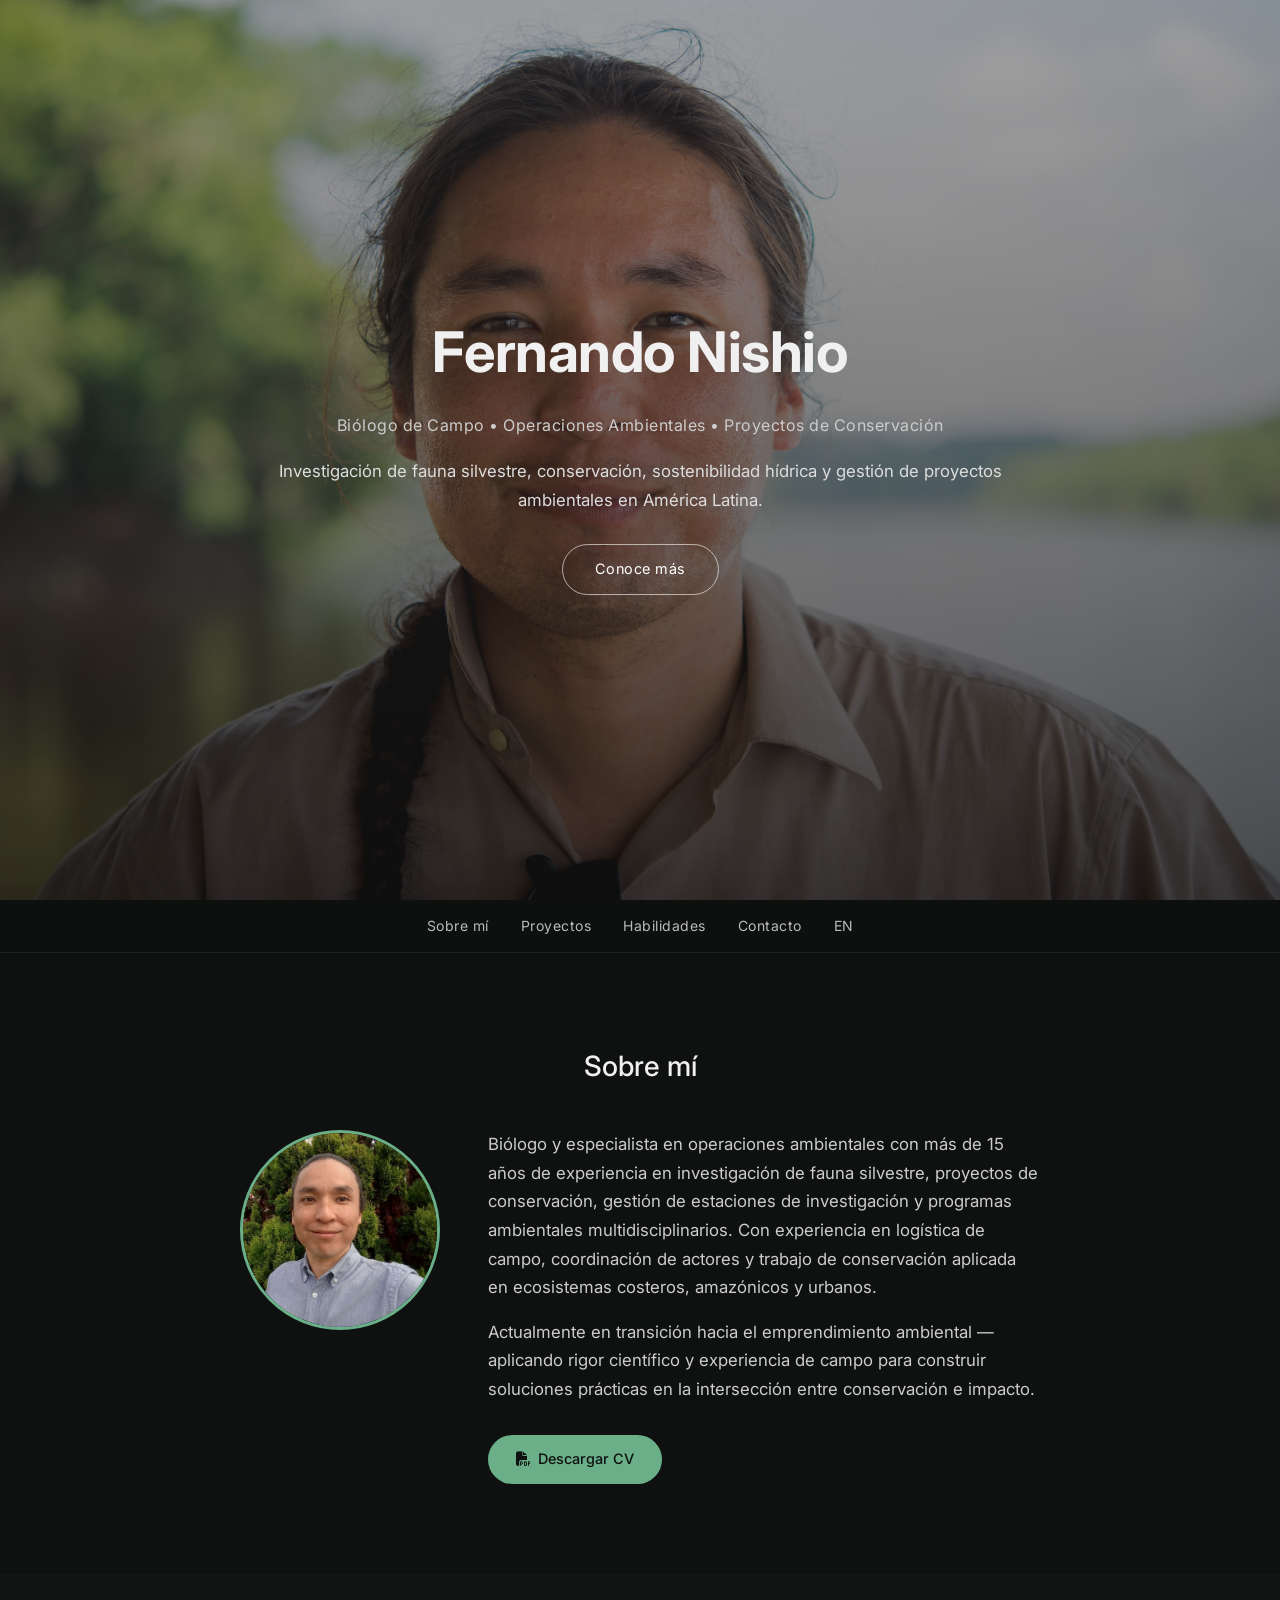
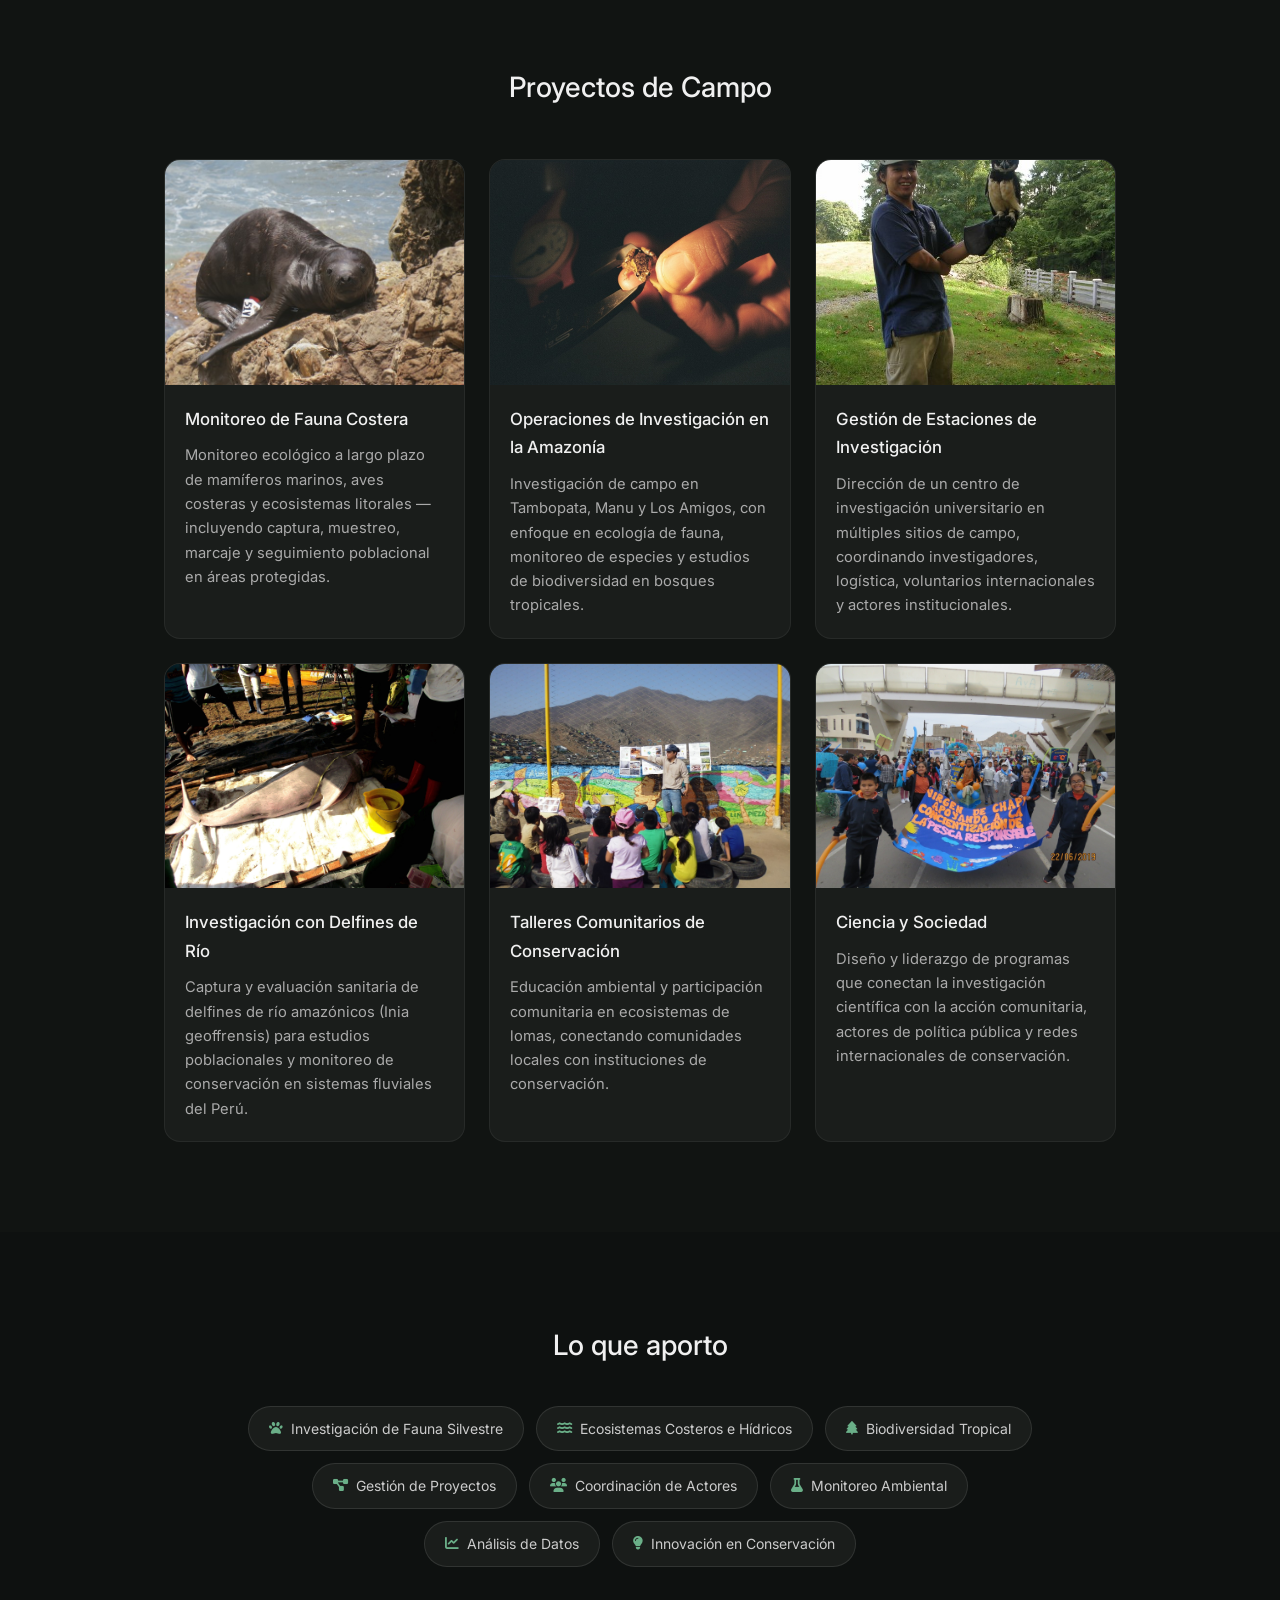
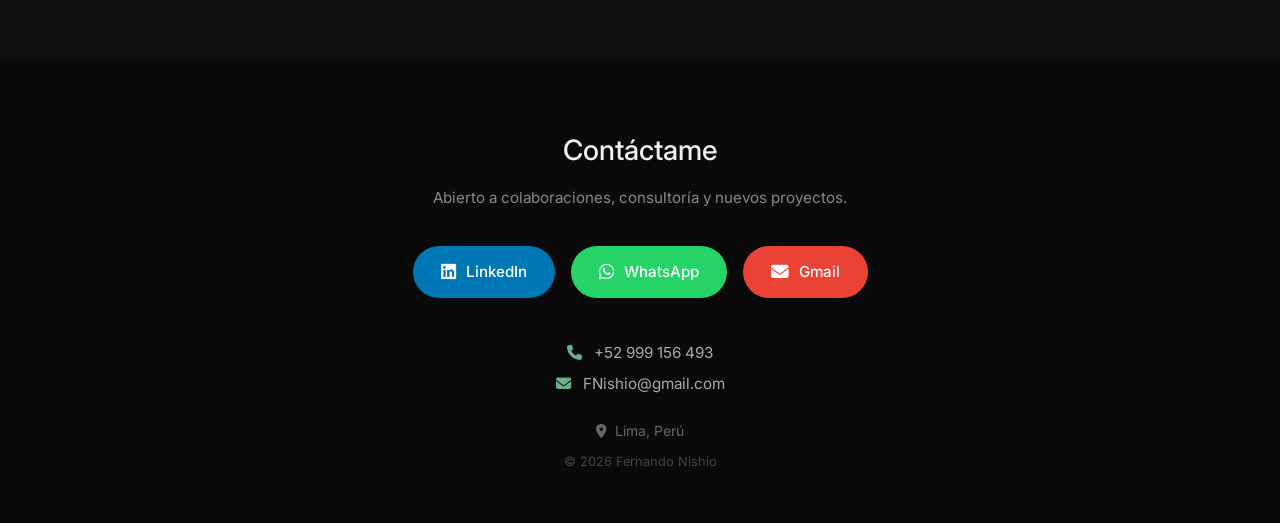
==== index-es.html @ 7c2933af "Add files via upload" ====
<!DOCTYPE html>
<html lang="es">
<head>
  <meta charset="UTF-8" />
  <meta name="viewport" content="width=device-width, initial-scale=1.0" />
  <title>Fernando Nishio | Biólogo de Campo</title>
  <link rel="stylesheet" href="style.css" />
  <link rel="preconnect" href="https://fonts.googleapis.com">
  <link rel="preconnect" href="https://fonts.gstatic.com" crossorigin>
  <link href="https://fonts.googleapis.com/css2?family=Inter:wght@300;400;500;700&display=swap" rel="stylesheet">
  <link rel="stylesheet" href="https://cdnjs.cloudflare.com/ajax/libs/font-awesome/6.5.1/css/all.min.css">
</head>
<body>

<!-- HERO -->
<header class="hero">
  <div class="overlay"></div>
  <img src="assets/Profile-1.jpg" class="hero-image" alt="Fernando Nishio en campo">
  <div class="hero-content">
    <h1>Fernando Nishio</h1>
    <p class="subtitle">Biólogo de Campo &bull; Operaciones Ambientales &bull; Proyectos de Conservación</p>
    <p class="hero-text">
      Investigación de fauna silvestre, conservación, sostenibilidad hídrica y gestión de proyectos ambientales en América Latina.
    </p>
    <a href="#about" class="hero-btn">Conoce más</a>
  </div>
</header>

<!-- NAV -->
<nav class="sticky-nav">
  <a href="#about">Sobre mí</a>
  <a href="#projects">Proyectos</a>
  <a href="#skills">Habilidades</a>
  <a href="#contact">Contacto</a>
  <a href="index.html" class="lang-btn">EN</a>
</nav>

<!-- ABOUT -->
<section class="about" id="about">
  <div class="container">
    <h2>Sobre mí</h2>
    <div class="about-inner">
      <div class="about-photo-wrap">
        <img src="assets/Profile 2.jpg" alt="Fernando Nishio" class="about-photo">
      </div>
      <div class="about-text">
        <p>
          Biólogo y especialista en operaciones ambientales con más de 15 años de experiencia en
          investigación de fauna silvestre, proyectos de conservación, gestión de estaciones de
          investigación y programas ambientales multidisciplinarios. Con experiencia en logística
          de campo, coordinación de actores y trabajo de conservación aplicada en ecosistemas
          costeros, amazónicos y urbanos.
        </p>
        <p style="margin-top: 1rem;">
          Actualmente en transición hacia el emprendimiento ambiental — aplicando rigor científico
          y experiencia de campo para construir soluciones prácticas en la intersección entre
          conservación e impacto.
        </p>
        <a href="assets/Fernando-Nishio-2026-L.pdf" download class="cv-btn">
          <i class="fas fa-file-pdf"></i> Descargar CV
        </a>
      </div>
    </div>
  </div>
</section>

<!-- PROJECTS -->
<section class="projects" id="projects">
  <div class="container">
    <h2>Proyectos de Campo</h2>
    <div class="grid">

      <div class="card">
        <div class="card-img-wrap">
          <img src="assets/Lobito-marcado-Archivo.jpg" alt="Mamífero marino marcado en la costa peruana">
        </div>
        <div class="card-body">
          <h3>Monitoreo de Fauna Costera</h3>
          <p>Monitoreo ecológico a largo plazo de mamíferos marinos, aves costeras y ecosistemas
          litorales — incluyendo captura, muestreo, marcaje y seguimiento poblacional en áreas protegidas.</p>
        </div>
      </div>

      <div class="card">
        <div class="card-img-wrap">
          <img src="assets/FNishio-enhance-Frog-manu.jpg" alt="Especie de rana en el Parque Nacional Manu">
        </div>
        <div class="card-body">
          <h3>Operaciones de Investigación en la Amazonía</h3>
          <p>Investigación de campo en Tambopata, Manu y Los Amigos, con enfoque en ecología
          de fauna, monitoreo de especies y estudios de biodiversidad en bosques tropicales.</p>
        </div>
      </div>

      <div class="card">
        <div class="card-img-wrap">
          <img src="assets/coba-and-me.jpg" alt="En la estación de investigación">
        </div>
        <div class="card-body">
          <h3>Gestión de Estaciones de Investigación</h3>
          <p>Dirección de un centro de investigación universitario en múltiples sitios de campo,
          coordinando investigadores, logística, voluntarios internacionales y actores institucionales.</p>
        </div>
      </div>

      <div class="card">
        <div class="card-img-wrap">
          <img src="assets/Inia-Captura-FNishio.jpg" alt="Captura de delfín de río amazónico para investigación">
        </div>
        <div class="card-body">
          <h3>Investigación con Delfines de Río</h3>
          <p>Captura y evaluación sanitaria de delfines de río amazónicos (Inia geoffrensis) para
          estudios poblacionales y monitoreo de conservación en sistemas fluviales del Perú.</p>
        </div>
      </div>

      <div class="card">
        <div class="card-img-wrap">
          <img src="assets/Talleres-en-las-lomas-FNISHIO.jpg" alt="Talleres comunitarios en ecosistemas de lomas">
        </div>
        <div class="card-body">
          <h3>Talleres Comunitarios de Conservación</h3>
          <p>Educación ambiental y participación comunitaria en ecosistemas de lomas, conectando
          comunidades locales con instituciones de conservación.</p>
        </div>
      </div>

      <div class="card">
        <div class="card-img-wrap">
          <img src="assets/Construyendo-puentes-FNISHIO.jpg" alt="Construyendo puentes entre ciencia y comunidad">
        </div>
        <div class="card-body">
          <h3>Ciencia y Sociedad</h3>
          <p>Diseño y liderazgo de programas que conectan la investigación científica con la acción
          comunitaria, actores de política pública y redes internacionales de conservación.</p>
        </div>
      </div>

    </div>
  </div>
</section>

<!-- SKILLS -->
<section class="skills-section" id="skills">
  <div class="container">
    <h2>Lo que aporto</h2>
    <div class="skills-grid">
      <div class="skill-pill"><i class="fas fa-paw"></i> Investigación de Fauna Silvestre</div>
      <div class="skill-pill"><i class="fas fa-water"></i> Ecosistemas Costeros e Hídricos</div>
      <div class="skill-pill"><i class="fas fa-tree"></i> Biodiversidad Tropical</div>
      <div class="skill-pill"><i class="fas fa-project-diagram"></i> Gestión de Proyectos</div>
      <div class="skill-pill"><i class="fas fa-users"></i> Coordinación de Actores</div>
      <div class="skill-pill"><i class="fas fa-flask"></i> Monitoreo Ambiental</div>
      <div class="skill-pill"><i class="fas fa-chart-line"></i> Análisis de Datos</div>
      <div class="skill-pill"><i class="fas fa-lightbulb"></i> Innovación en Conservación</div>
    </div>
  </div>
</section>

<!-- CONTACT -->
<footer id="contact">
  <div class="container">
    <h2>Contáctame</h2>
    <p class="footer-sub">Abierto a colaboraciones, consultoría y nuevos proyectos.</p>

    <div class="contact-buttons">

      <a href="https://www.linkedin.com/in/fnishio" target="_blank" class="contact-btn linkedin">
        <i class="fab fa-linkedin"></i>
        <span>LinkedIn</span>
      </a>

      <a href="https://wa.me/52999156493" target="_blank" class="contact-btn whatsapp">
        <i class="fab fa-whatsapp"></i>
        <span>WhatsApp</span>
      </a>

      <a href="https://mail.google.com/mail/?view=cm&to=FNishio@gmail.com&su=Hola%20Fernando" target="_blank" class="contact-btn gmail">
        <i class="fas fa-envelope"></i>
        <span>Gmail</span>
      </a>

    </div>

    <div class="footer-contact-info">
      <p><i class="fas fa-phone"></i> +52 999 156 493</p>
      <p><i class="fas fa-envelope"></i> FNishio@gmail.com</p>
    </div>

    <p class="footer-location"><i class="fas fa-map-marker-alt"></i> Lima, Perú</p>
    <p class="footer-copy">&copy; 2026 Fernando Nishio</p>
  </div>
</footer>

</body>
</html>
---- style.css ----
/* === RESET & BASE === */
* {
  margin: 0;
  padding: 0;
  box-sizing: border-box;
}

body {
  font-family: "Inter", sans-serif;
  background: #0e1110;
  color: #f0f0f0;
  line-height: 1.7;
}

/* === CONTAINER === */
.container {
  max-width: 1000px;
  margin: 0 auto;
  padding: 0 24px;
}

/* === HERO === */
.hero {
  position: relative;
  height: 100vh;
  min-height: 500px;
}

.hero-image {
  width: 100%;
  height: 100%;
  object-fit: cover;
  object-position: center top;
  display: block;
}

.overlay {
  position: absolute;
  inset: 0;
  background: linear-gradient(to bottom, rgba(0,0,0,0.35) 0%, rgba(0,0,0,0.65) 100%);
  z-index: 1;
}

.hero-content {
  position: absolute;
  top: 50%;
  left: 50%;
  transform: translate(-50%, -50%);
  text-align: center;
  width: 90%;
  max-width: 750px;
  z-index: 2;
}

.hero h1 {
  font-size: clamp(2rem, 6vw, 3.5rem);
  font-weight: 700;
  letter-spacing: -0.5px;
}

.subtitle {
  margin-top: 12px;
  color: #ccc;
  font-size: clamp(0.9rem, 2vw, 1rem);
  letter-spacing: 0.5px;
}

.hero-text {
  margin-top: 18px;
  color: #ddd;
  font-size: clamp(0.95rem, 2vw, 1.05rem);
}

.hero-btn {
  display: inline-block;
  margin-top: 30px;
  padding: 12px 32px;
  border: 1.5px solid rgba(255,255,255,0.6);
  border-radius: 50px;
  color: #fff;
  text-decoration: none;
  font-size: 0.9rem;
  letter-spacing: 0.5px;
  transition: background 0.2s, border-color 0.2s;
}

.hero-btn:hover {
  background: rgba(255,255,255,0.15);
  border-color: #fff;
}

/* === STICKY NAV === */
.sticky-nav {
  position: sticky;
  top: 0;
  z-index: 100;
  background: rgba(14, 17, 16, 0.92);
  backdrop-filter: blur(8px);
  -webkit-backdrop-filter: blur(8px);
  display: flex;
  justify-content: center;
  gap: 32px;
  padding: 14px 20px;
  border-bottom: 1px solid rgba(255,255,255,0.07);
}

.sticky-nav a {
  color: #bbb;
  text-decoration: none;
  font-size: 0.875rem;
  letter-spacing: 0.5px;
  transition: color 0.2s;
}

.sticky-nav a:hover {
  color: #fff;
}

/* === ABOUT === */
.about {
  padding: 90px 20px;
}

.about h2 {
  font-size: 1.75rem;
  margin-bottom: 40px;
  font-weight: 500;
  text-align: center;
}

.about-inner {
  display: flex;
  align-items: flex-start;
  gap: 48px;
  max-width: 800px;
  margin: 0 auto;
}

.about-photo-wrap {
  flex-shrink: 0;
}

.about-photo {
  width: 200px;
  height: 200px;
  border-radius: 50%;
  object-fit: cover;
  object-position: center top;
  border: 3px solid #6aaf88;
}

.about-text {
  text-align: left;
}

.about-text p {
  color: #ccc;
  font-size: 1.05rem;
}


.cv-btn {
  display: inline-flex;
  align-items: center;
  gap: 8px;
  margin-top: 32px;
  padding: 12px 28px;
  background: #6aaf88;
  color: #0e1110;
  border-radius: 50px;
  text-decoration: none;
  font-size: 0.9rem;
  font-weight: 500;
  transition: background 0.2s, transform 0.2s;
}

.cv-btn:hover {
  background: #7fc99f;
  transform: translateY(-2px);
}

/* === PROJECTS === */
.projects {
  padding: 90px 20px;
  background: #111412;
}

.projects h2 {
  text-align: center;
  font-size: 1.75rem;
  font-weight: 500;
  margin-bottom: 48px;
}

.grid {
  display: grid;
  grid-template-columns: repeat(auto-fit, minmax(280px, 1fr));
  gap: 24px;
}

.card {
  background: #1a1d1b;
  border-radius: 16px;
  overflow: hidden;
  border: 1px solid rgba(255,255,255,0.06);
  transition: transform 0.2s, border-color 0.2s;
}

.card:hover {
  transform: translateY(-4px);
  border-color: rgba(255,255,255,0.14);
}

.card-img-wrap {
  width: 100%;
  aspect-ratio: 4/3;
  overflow: hidden;
}

.card-img-wrap img {
  width: 100%;
  height: 100%;
  object-fit: cover;
  display: block;
  transition: transform 0.4s;
}

.card:hover .card-img-wrap img {
  transform: scale(1.04);
}

.card-body {
  padding: 20px;
}

.card-body h3 {
  margin-bottom: 10px;
  font-size: 1.05rem;
  font-weight: 500;
}

.card-body p {
  color: #aaa;
  font-size: 0.92rem;
  line-height: 1.65;
}

/* === SKILLS === */
.skills-section {
  padding: 90px 20px;
  text-align: center;
}

.skills-section h2 {
  font-size: 1.75rem;
  font-weight: 500;
  margin-bottom: 36px;
}

.skills-grid {
  display: flex;
  flex-wrap: wrap;
  gap: 12px;
  justify-content: center;
  max-width: 800px;
  margin: 0 auto;
}

.skill-pill {
  background: #1a1d1b;
  border: 1px solid rgba(255,255,255,0.1);
  border-radius: 50px;
  padding: 10px 20px;
  font-size: 0.875rem;
  color: #ccc;
  display: flex;
  align-items: center;
  gap: 8px;
}

.skill-pill i {
  color: #6aaf88;
  font-size: 0.85rem;
}

/* === FOOTER / CONTACT === */
footer {
  text-align: center;
  padding: 70px 20px 50px;
  background: #090a09;
}

footer h2 {
  font-size: 1.75rem;
  font-weight: 500;
  margin-bottom: 10px;
}

.footer-sub {
  color: #888;
  font-size: 0.95rem;
  margin-bottom: 36px;
}

/* Contact buttons */
.contact-buttons {
  display: flex;
  justify-content: center;
  flex-wrap: wrap;
  gap: 16px;
  margin-bottom: 40px;
}

.contact-btn {
  display: inline-flex;
  align-items: center;
  gap: 10px;
  padding: 13px 28px;
  border-radius: 50px;
  text-decoration: none;
  font-size: 0.95rem;
  font-weight: 500;
  transition: transform 0.2s, opacity 0.2s;
}

.contact-btn:hover {
  transform: translateY(-2px);
  opacity: 0.88;
}

.contact-btn i {
  font-size: 1.1rem;
}

.contact-btn.linkedin {
  background: #0077b5;
  color: #fff;
}

.contact-btn.whatsapp {
  background: #25d366;
  color: #fff;
}

.contact-btn.gmail {
  background: #ea4335;
  color: #fff;
}

.footer-location {
  color: #666;
  font-size: 0.875rem;
  margin-bottom: 8px;
}

.footer-location i {
  margin-right: 4px;
}

.footer-copy {
  color: #444;
  font-size: 0.8rem;
}

.footer-contact-info {
  margin-bottom: 20px;
  color: #aaa;
  font-size: 0.95rem;
  line-height: 2;
}

.footer-contact-info i {
  color: #6aaf88;
  margin-right: 8px;
}

/* === RESPONSIVE === */
@media (max-width: 600px) {
  .sticky-nav {
    gap: 18px;
  }
  .grid {
    grid-template-columns: 1fr;
  }
  .contact-buttons {
    flex-direction: column;
    align-items: center;
  }
  .about-inner {
    flex-direction: column;
    text-align: center;
  }
  .about-text {
    text-align: center;
  }
/* === LANGUAGE BUTTON === */
.lang-btn {
  background: #6aaf88;
  color: #0e1110 !important;
  padding: 4px 12px;
  border-radius: 50px;
  font-weight: 500;
  font-size: 0.8rem;
  letter-spacing: 0.5px;
  transition: background 0.2s;
}

.lang-btn:hover {
  background: #7fc99f;
}
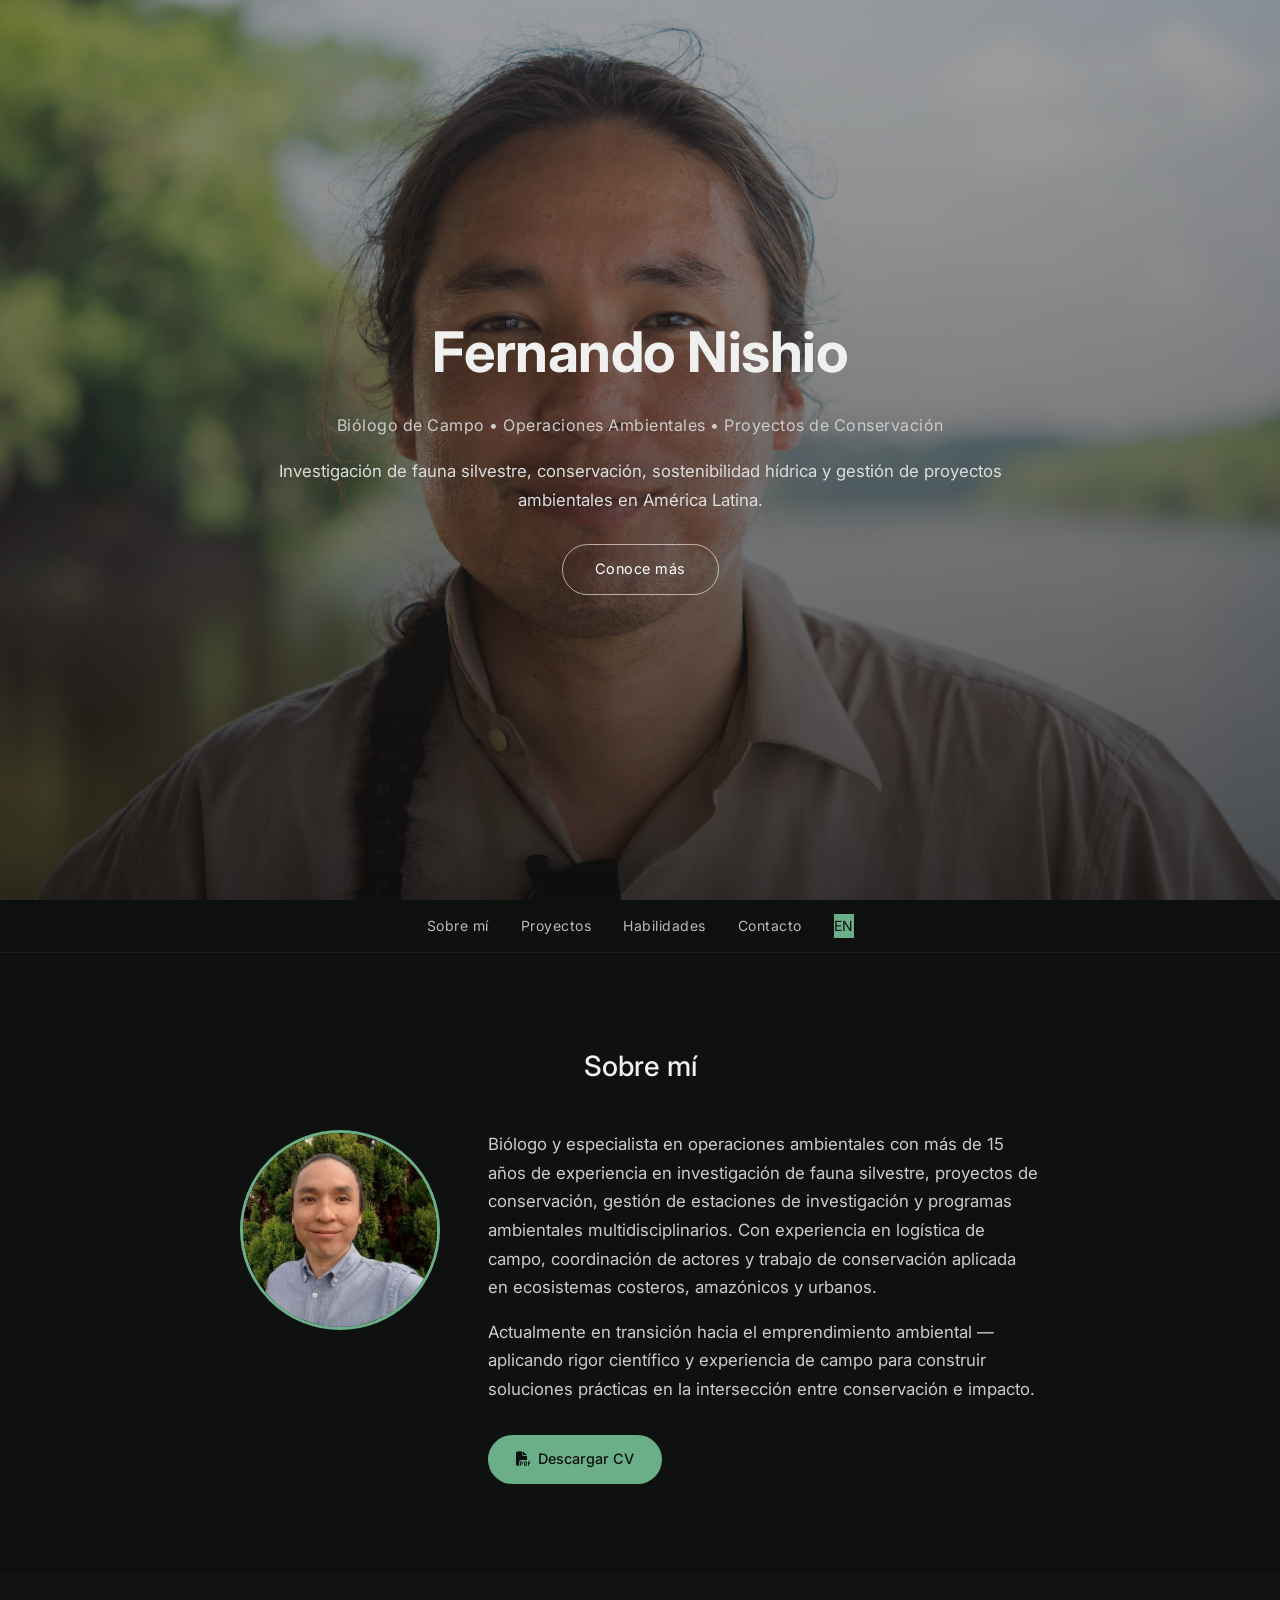
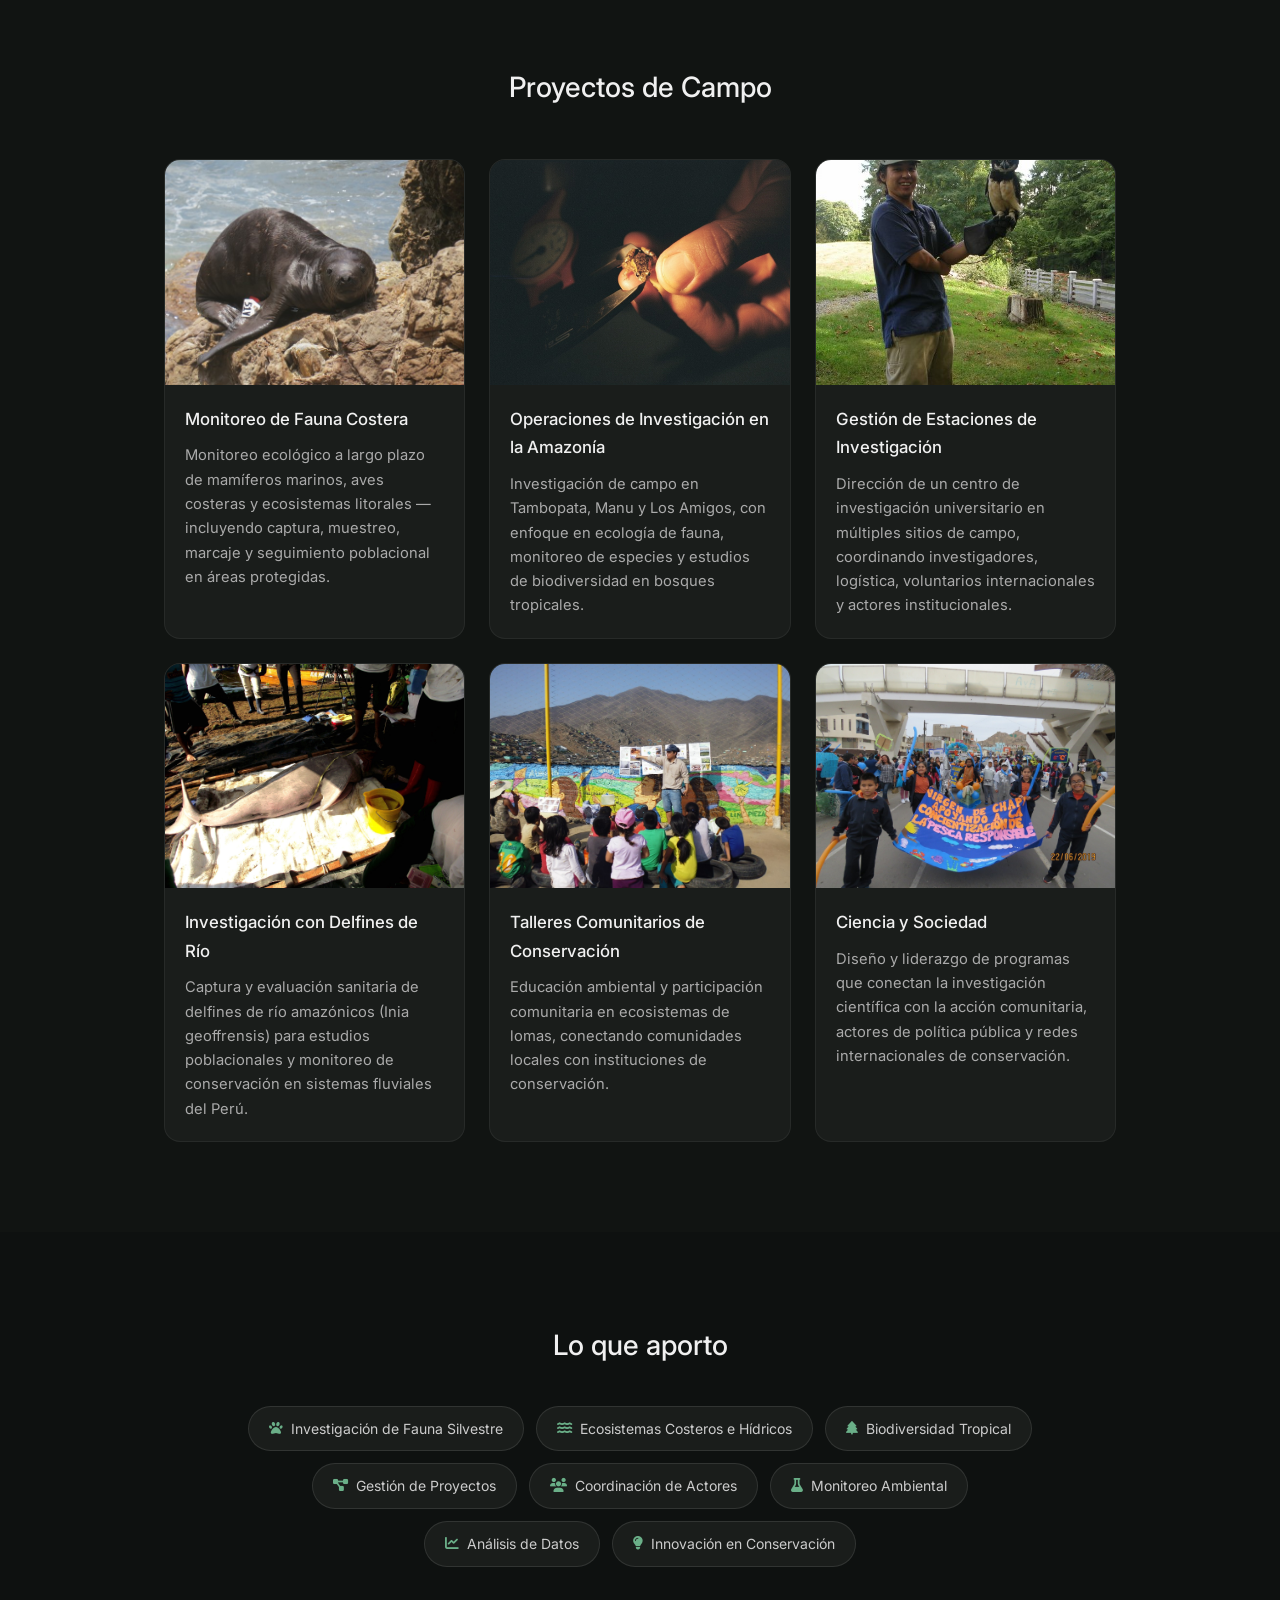
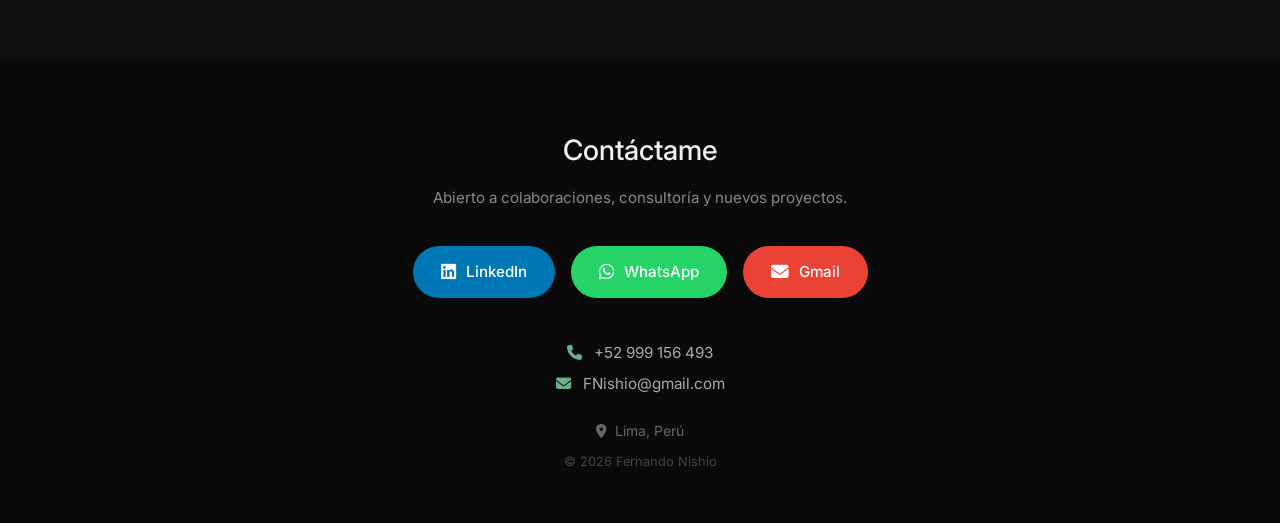
==== commit a668f145: "Update index-es.html" ====
--- a/index-es.html
+++ b/index-es.html
@@ -56,7 +56,7 @@
           y experiencia de campo para construir soluciones prácticas en la intersección entre
           conservación e impacto.
         </p>
-        <a href="assets/Fernando-Nishio-2026-L.pdf" download class="cv-btn">
+       <a href="assets/Fernando-Nishio-2026-ES.pdf" download class="cv-btn">
           <i class="fas fa-file-pdf"></i> Descargar CV
         </a>
       </div>
--- a/style.css
+++ b/style.css
@@ -99,6 +99,7 @@
   -webkit-backdrop-filter: blur(8px);
   display: flex;
   justify-content: center;
+  align-items: center;
   gap: 32px;
   padding: 14px 20px;
   border-bottom: 1px solid rgba(255,255,255,0.07);
@@ -110,6 +111,19 @@
   font-size: 0.875rem;
   letter-spacing: 0.5px;
   transition: color 0.2s;
+}
+
+.sticky-nav a:hover {
+  color: #fff;
+}
+
+.sticky-nav a.lang-btn {
+  color: #0e1110 !important;
+  background: #6aaf88 !important;
+}
+
+.sticky-nav a.lang-btn:hover {
+  color: #0e1110;
 }
 
 .sticky-nav a:hover {
@@ -393,18 +407,28 @@
   .about-text {
     text-align: center;
   }
+
 /* === LANGUAGE BUTTON === */
 .lang-btn {
   background: #6aaf88;
   color: #0e1110 !important;
-  padding: 4px 12px;
-  border-radius: 50px;
-  font-weight: 500;
+  width: 36px;
+  height: 36px;
+  min-width: 36px;
+  min-height: 36px;
+  border-radius: 50%;
+  font-weight: 700;
   font-size: 0.8rem;
   letter-spacing: 0.5px;
+  display: inline-flex;
+  align-items: center;
+  justify-content: center;
   transition: background 0.2s;
+  text-decoration: none;
+  line-height: 1;
 }
 
 .lang-btn:hover {
   background: #7fc99f;
 }
+  
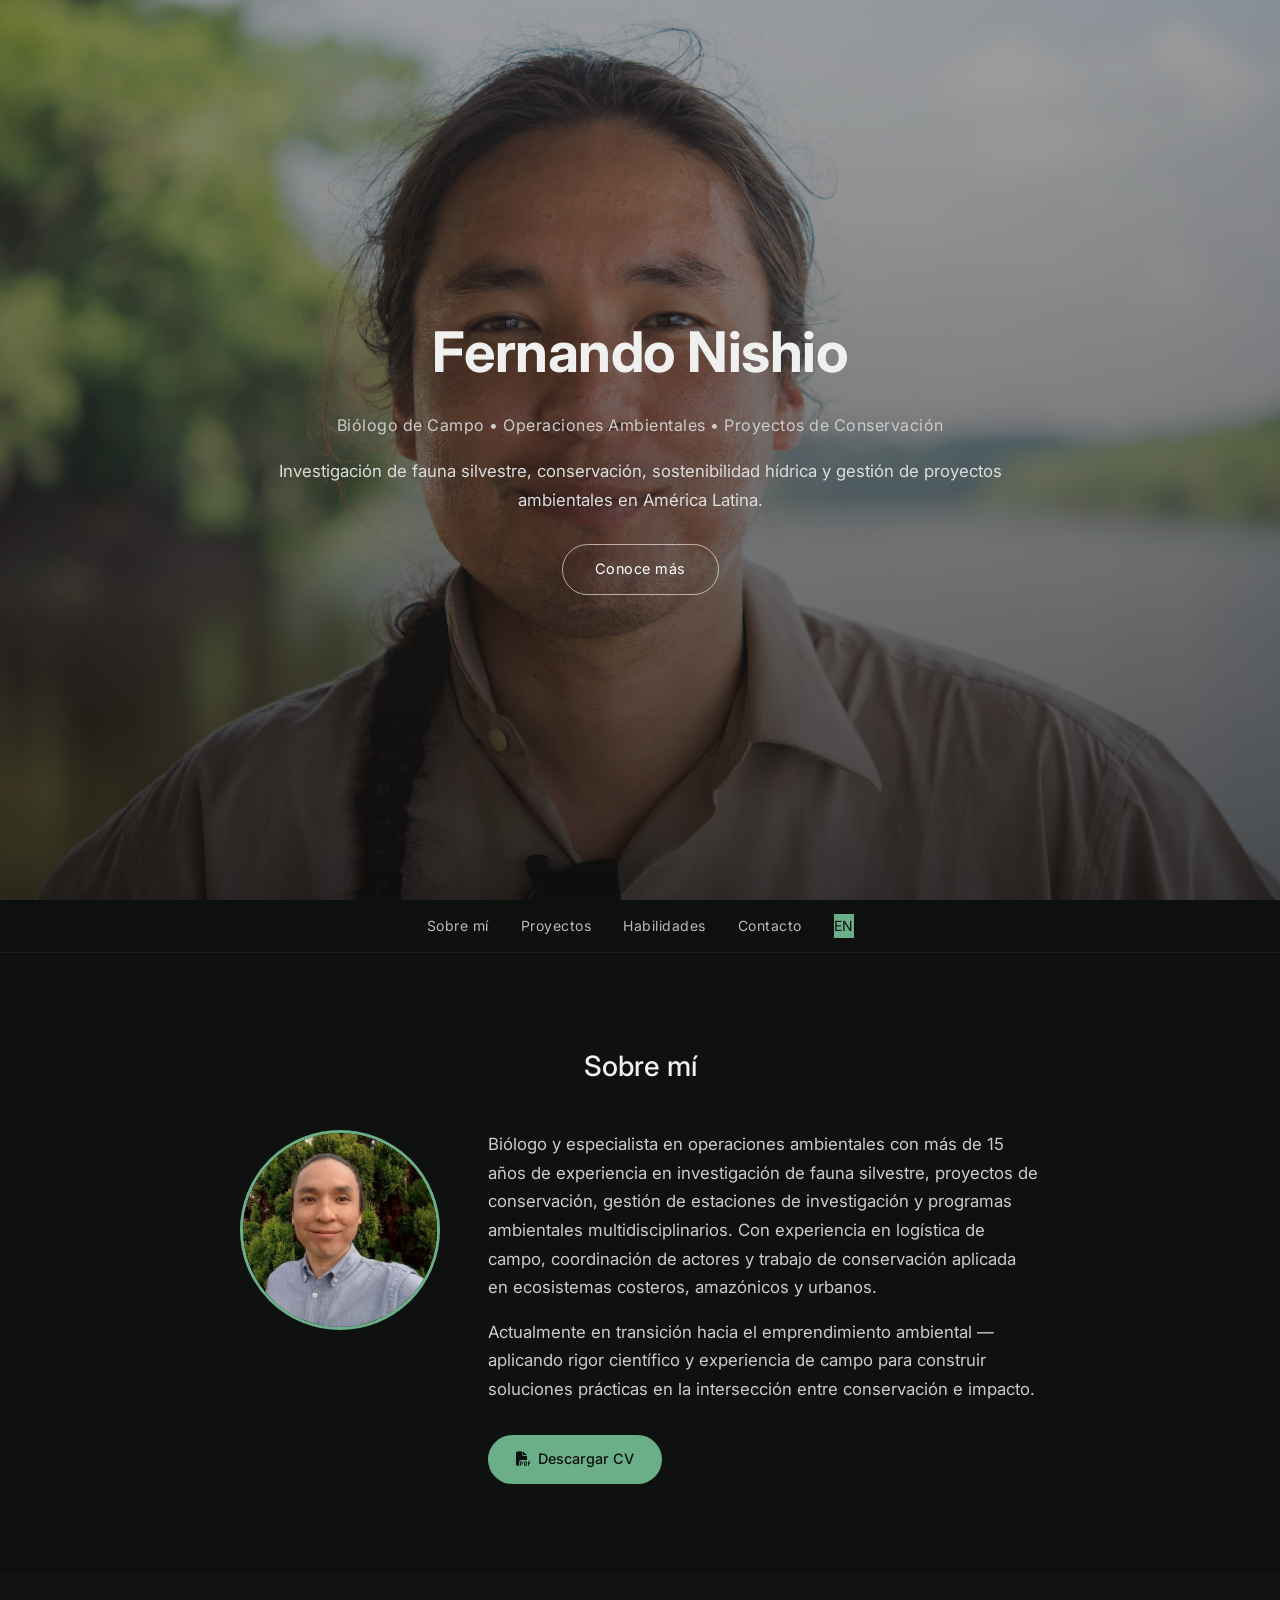
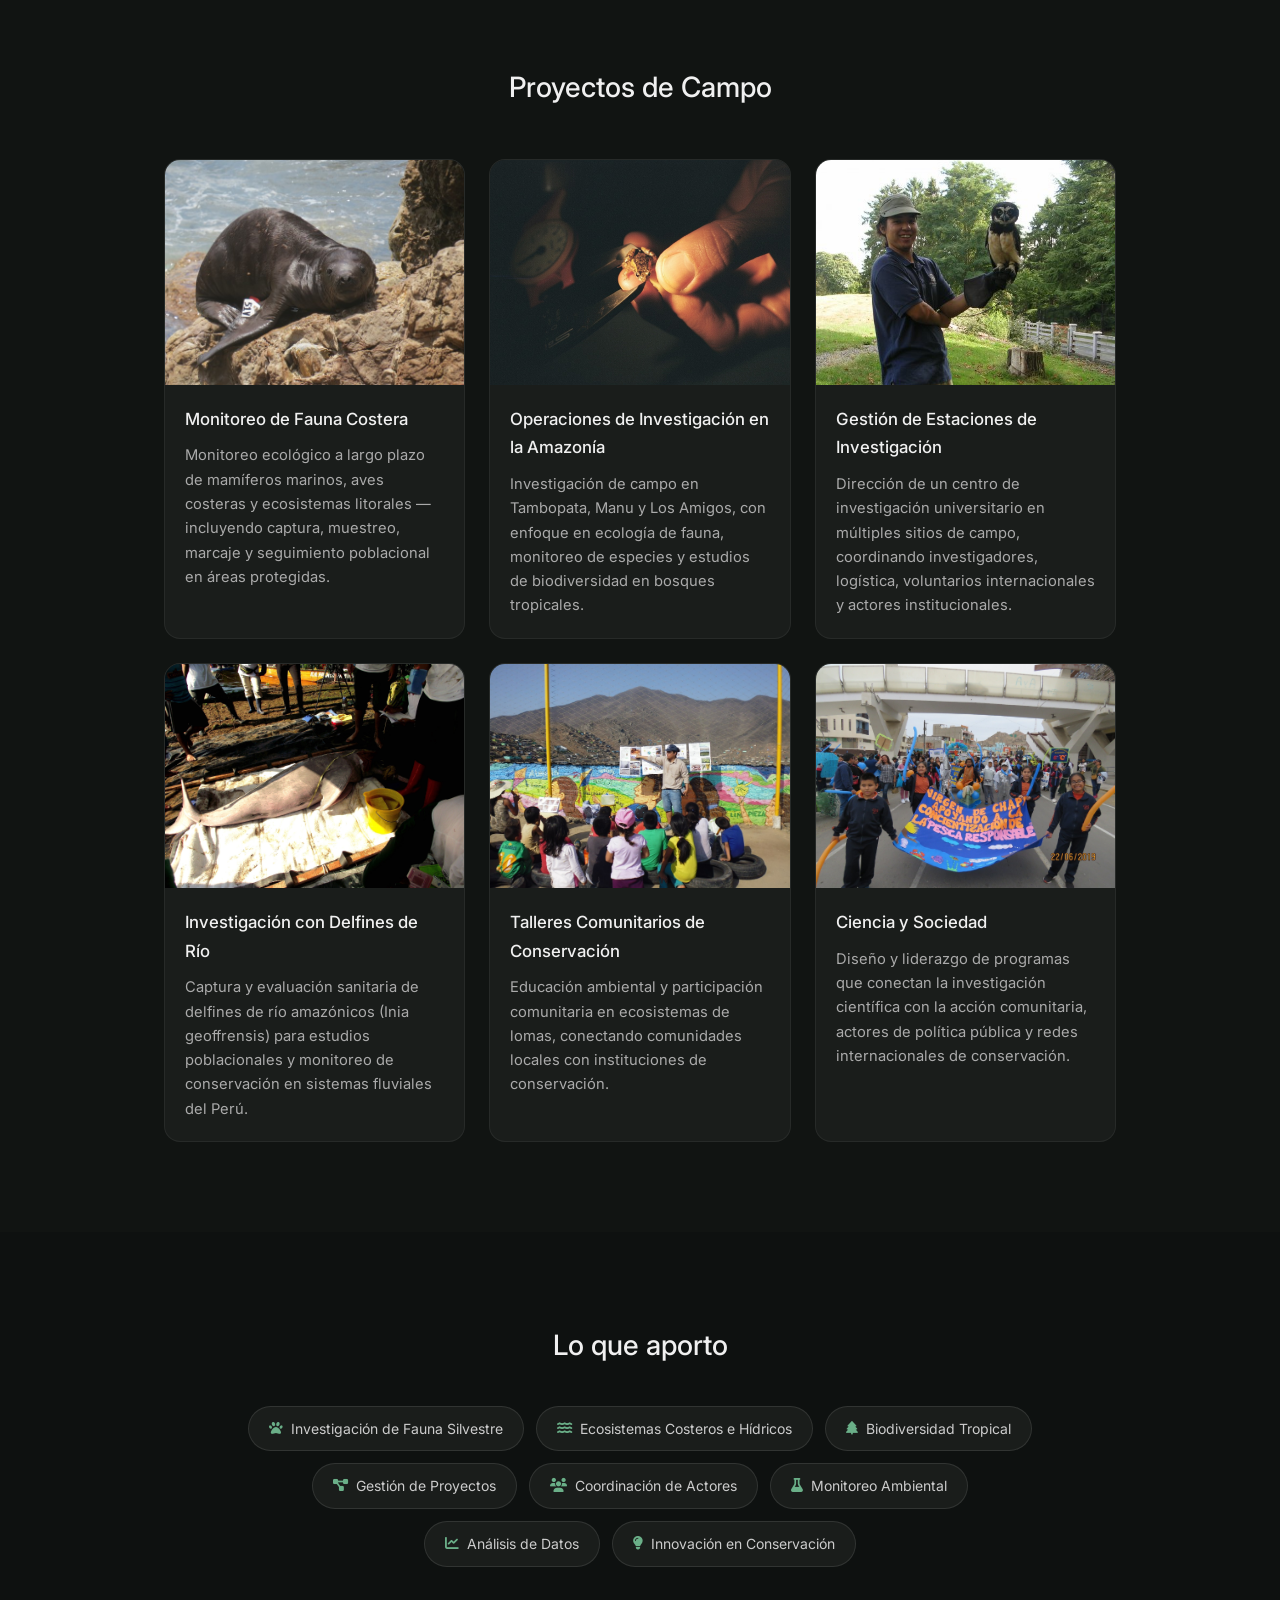
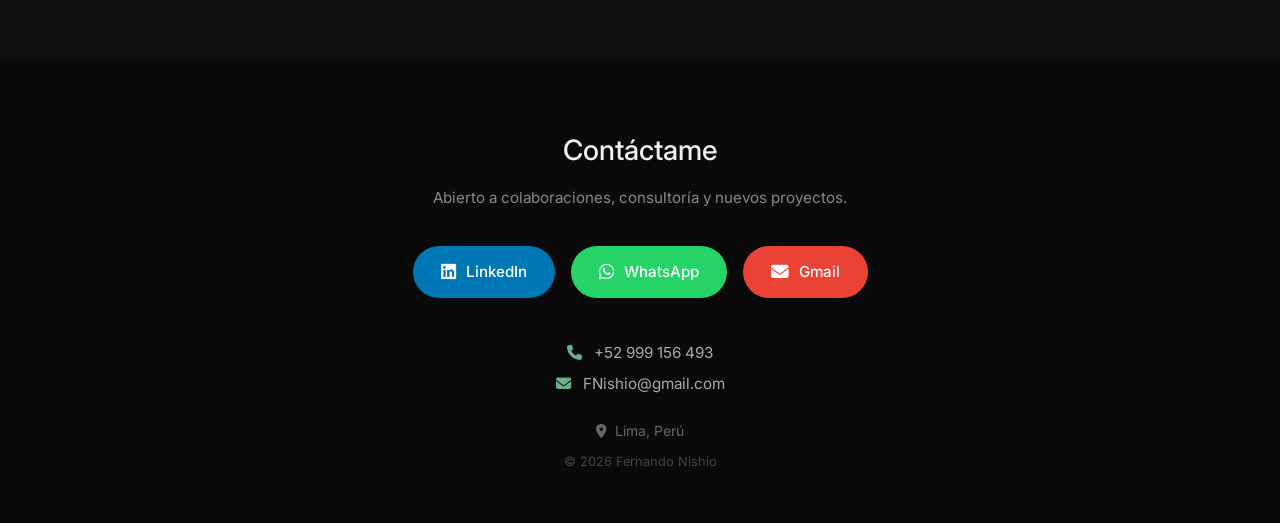
==== commit 13bd6424: "Update index-es.html" ====
--- a/index-es.html
+++ b/index-es.html
@@ -94,7 +94,7 @@
 
       <div class="card">
         <div class="card-img-wrap">
-          <img src="assets/coba-and-me.jpg" alt="En la estación de investigación">
+          <img src="assets/coba-and-me.jpg" alt="En la estación de investigación" style="object-fit: cover; object-position: center 20%;">
         </div>
         <div class="card-body">
           <h3>Gestión de Estaciones de Investigación</h3>
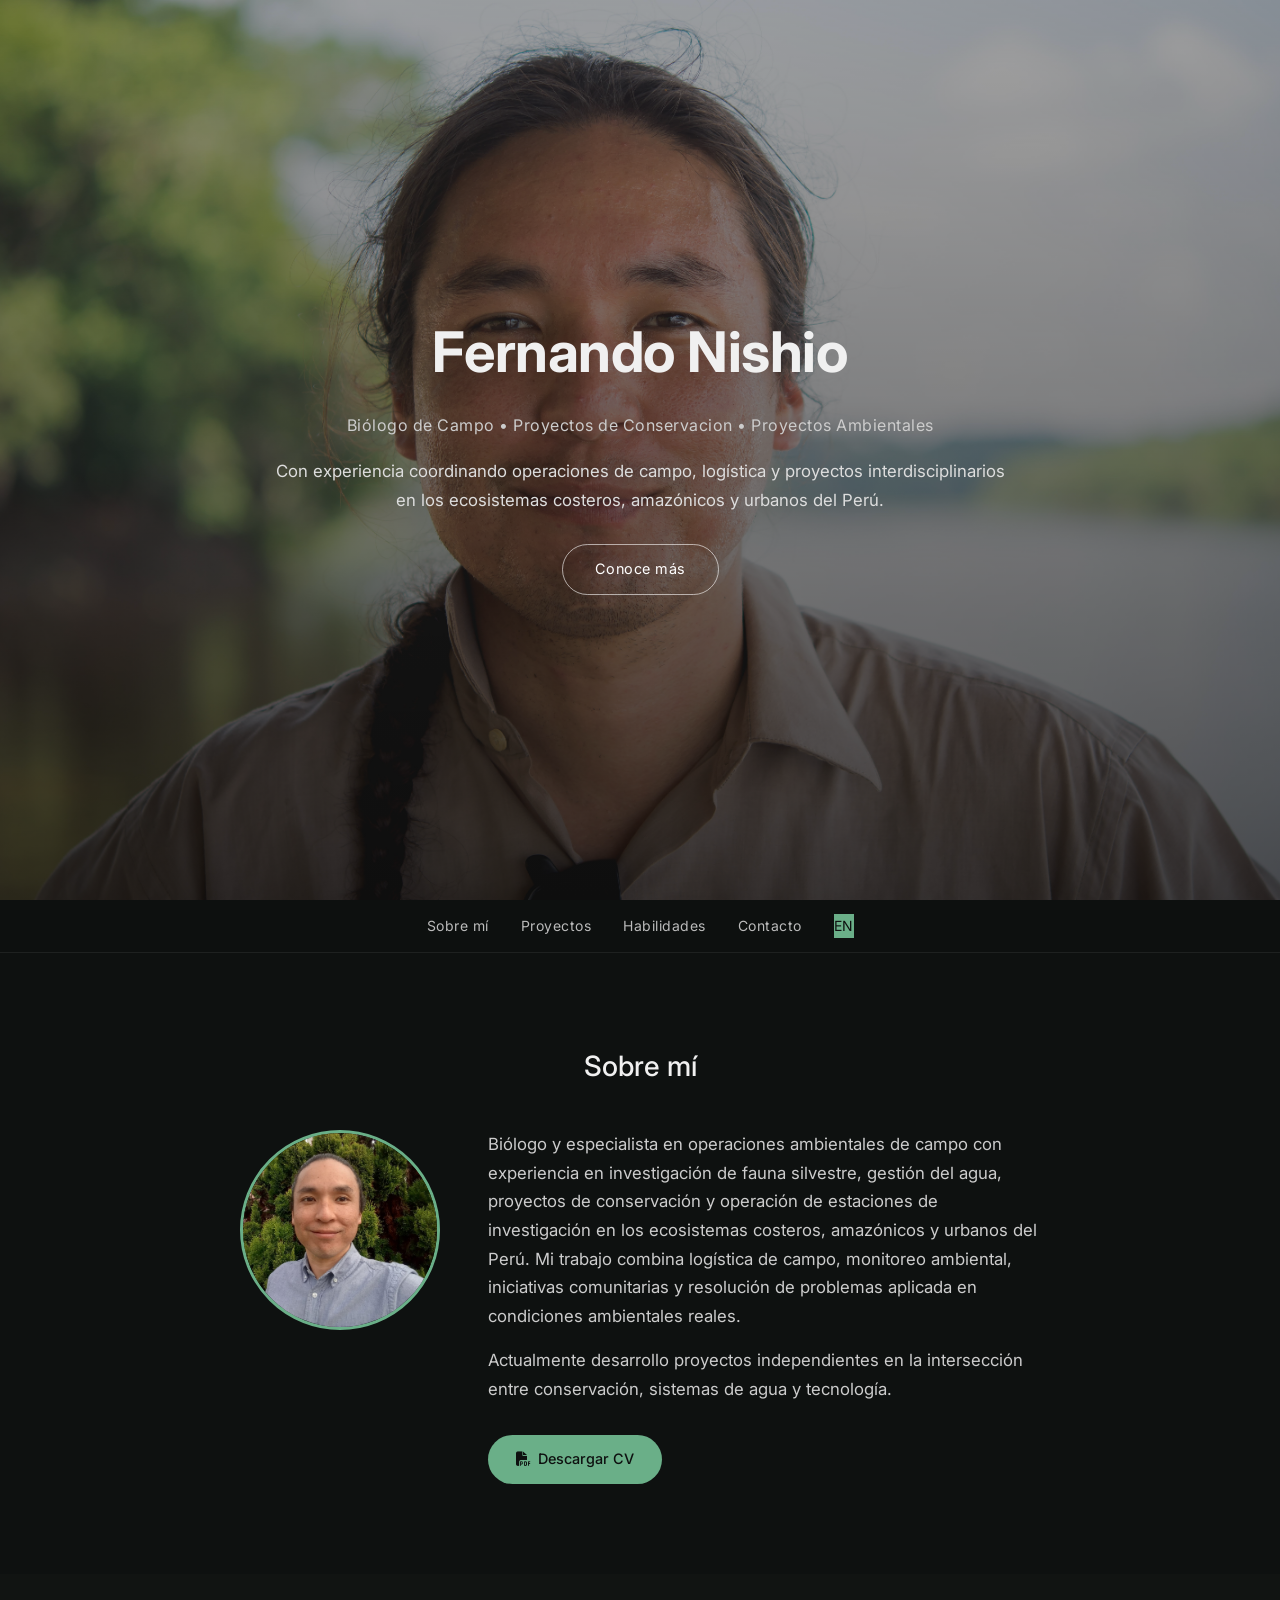
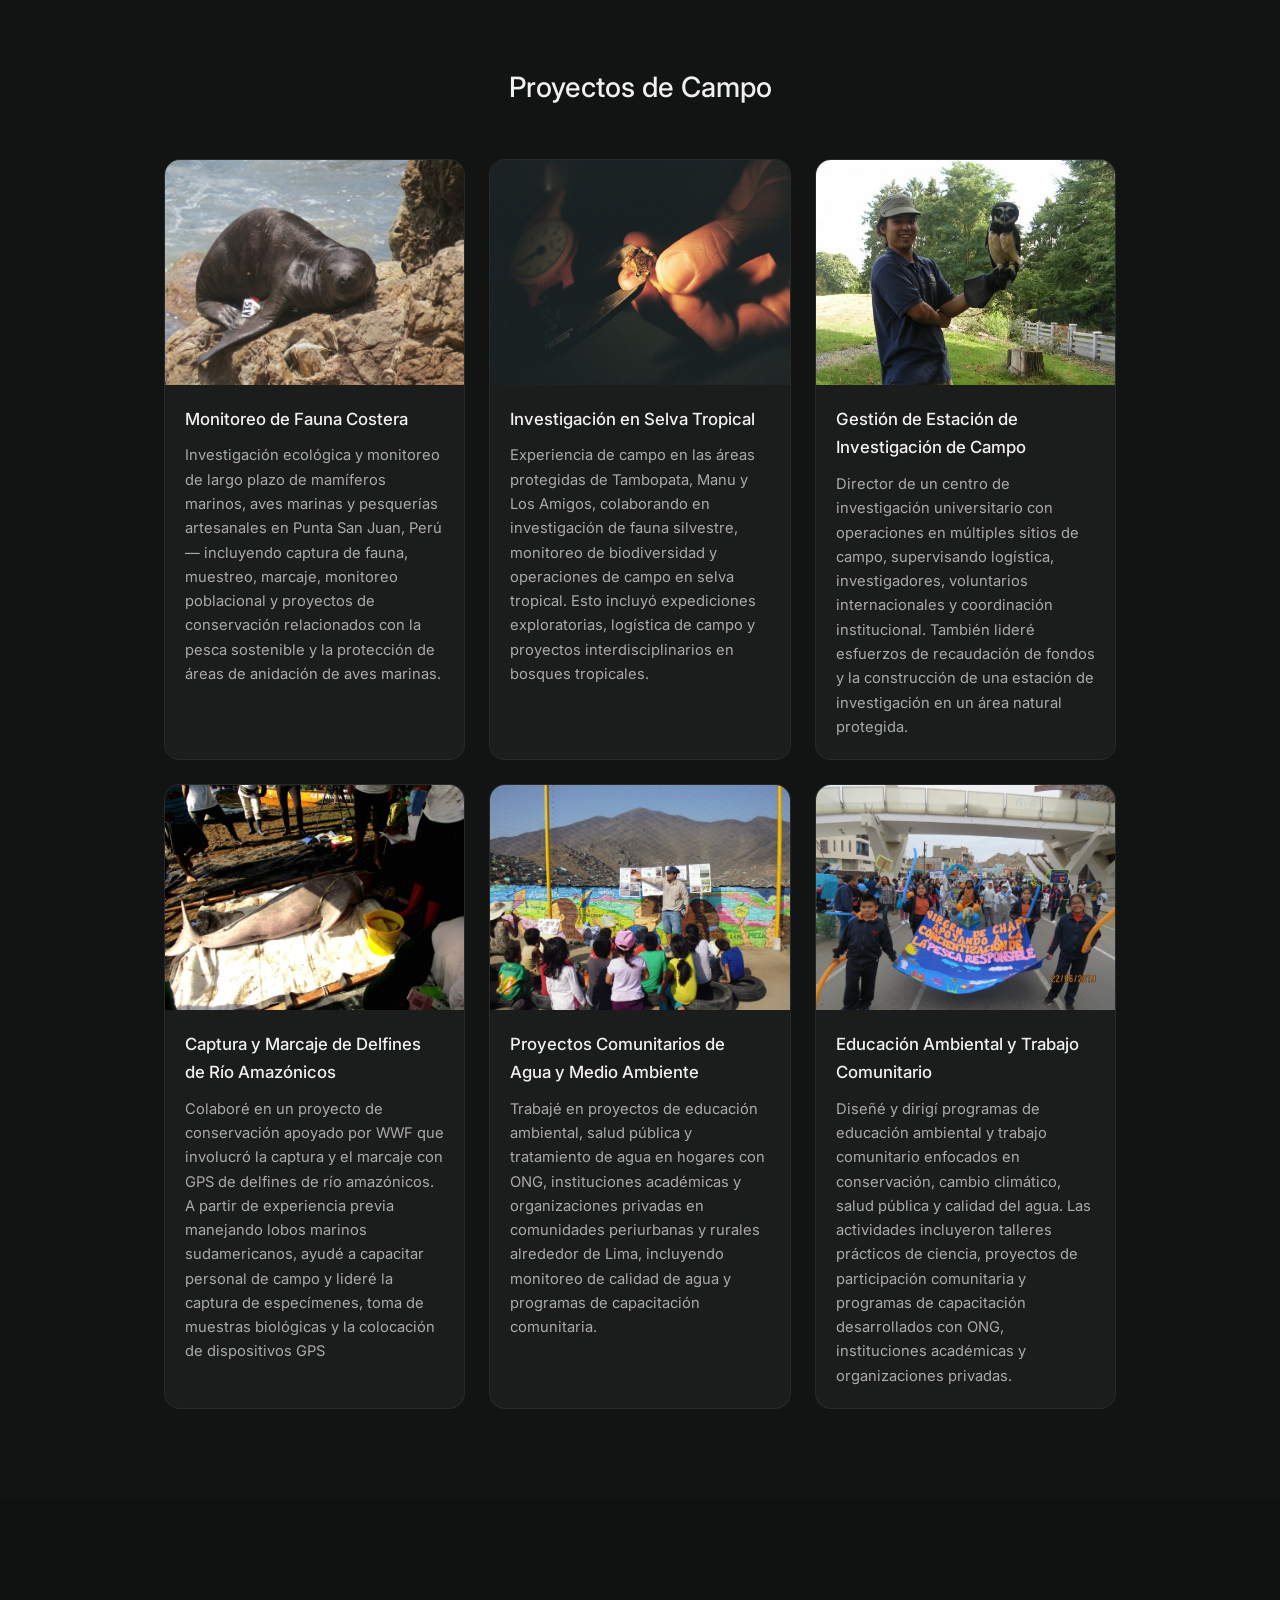
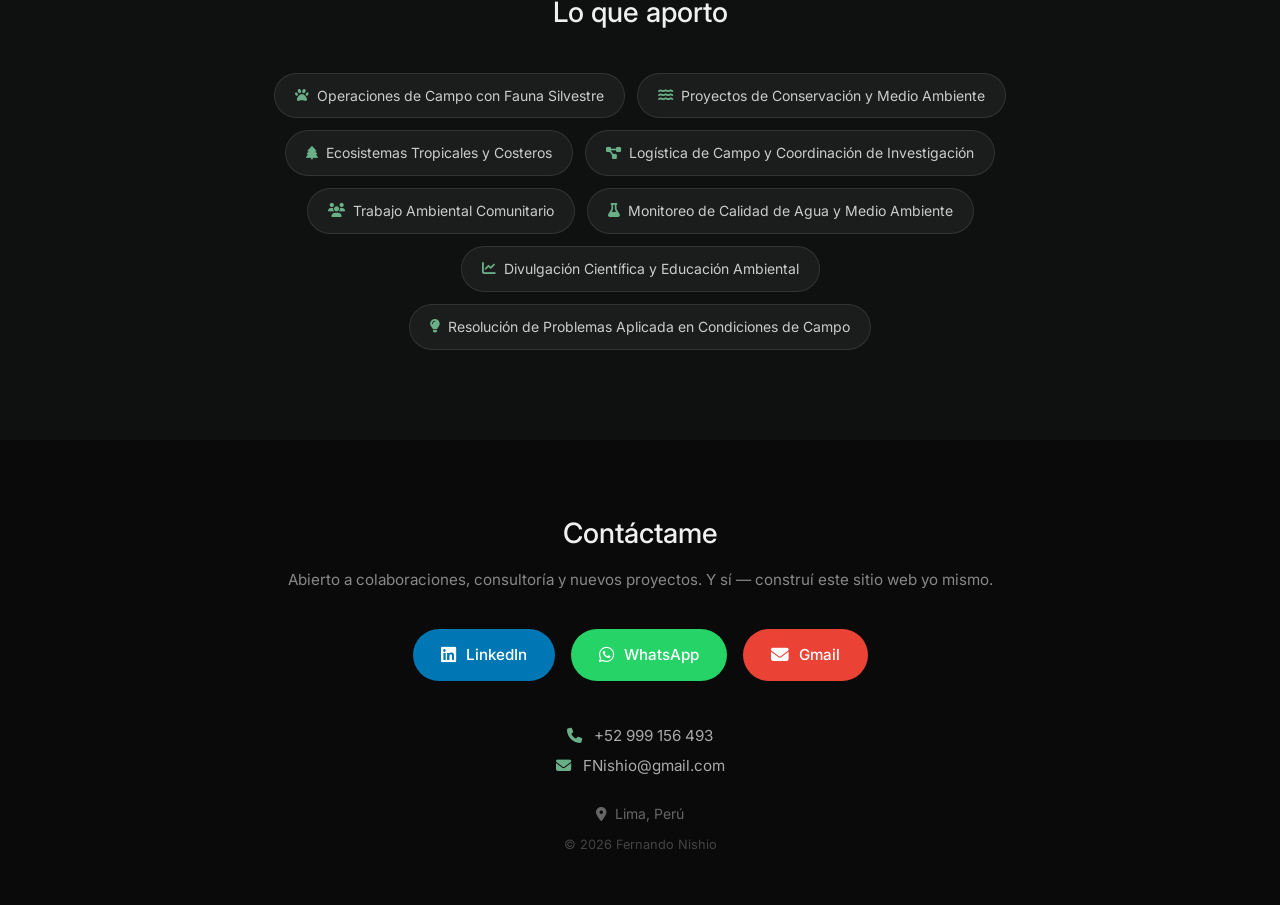
==== commit d7e71dac: "Update index-es.html" ====
--- a/index-es.html
+++ b/index-es.html
@@ -18,9 +18,9 @@
   <img src="assets/Profile-1.jpg" class="hero-image" alt="Fernando Nishio en campo">
   <div class="hero-content">
     <h1>Fernando Nishio</h1>
-    <p class="subtitle">Biólogo de Campo &bull; Operaciones Ambientales &bull; Proyectos de Conservación</p>
+    <p class="subtitle">Biólogo de Campo &bull; Proyectos de Conservacion &bull; Proyectos Ambientales</p>
     <p class="hero-text">
-      Investigación de fauna silvestre, conservación, sostenibilidad hídrica y gestión de proyectos ambientales en América Latina.
+     Con experiencia coordinando operaciones de campo, logística y proyectos interdisciplinarios en los ecosistemas costeros, amazónicos y urbanos del Perú.
     </p>
     <a href="#about" class="hero-btn">Conoce más</a>
   </div>
@@ -45,16 +45,10 @@
       </div>
       <div class="about-text">
         <p>
-          Biólogo y especialista en operaciones ambientales con más de 15 años de experiencia en
-          investigación de fauna silvestre, proyectos de conservación, gestión de estaciones de
-          investigación y programas ambientales multidisciplinarios. Con experiencia en logística
-          de campo, coordinación de actores y trabajo de conservación aplicada en ecosistemas
-          costeros, amazónicos y urbanos.
+        Biólogo y especialista en operaciones ambientales de campo con experiencia en investigación de fauna silvestre, gestión del agua, proyectos de conservación y operación de estaciones de investigación en los ecosistemas costeros, amazónicos y urbanos del Perú. Mi trabajo combina logística de campo, monitoreo ambiental, iniciativas comunitarias y resolución de problemas aplicada en condiciones ambientales reales.
         </p>
         <p style="margin-top: 1rem;">
-          Actualmente en transición hacia el emprendimiento ambiental — aplicando rigor científico
-          y experiencia de campo para construir soluciones prácticas en la intersección entre
-          conservación e impacto.
+        Actualmente desarrollo proyectos independientes en la intersección entre conservación, sistemas de agua y tecnología.
         </p>
        <a href="assets/Fernando-Nishio-2026-ES.pdf" download class="cv-btn">
           <i class="fas fa-file-pdf"></i> Descargar CV
@@ -76,8 +70,7 @@
         </div>
         <div class="card-body">
           <h3>Monitoreo de Fauna Costera</h3>
-          <p>Monitoreo ecológico a largo plazo de mamíferos marinos, aves costeras y ecosistemas
-          litorales — incluyendo captura, muestreo, marcaje y seguimiento poblacional en áreas protegidas.</p>
+          <p>Investigación ecológica y monitoreo de largo plazo de mamíferos marinos, aves marinas y pesquerías artesanales en Punta San Juan, Perú — incluyendo captura de fauna, muestreo, marcaje, monitoreo poblacional y proyectos de conservación relacionados con la pesca sostenible y la protección de áreas de anidación de aves marinas.</p>
         </div>
       </div>
 
@@ -86,9 +79,8 @@
           <img src="assets/FNishio-enhance-Frog-manu.jpg" alt="Especie de rana en el Parque Nacional Manu">
         </div>
         <div class="card-body">
-          <h3>Operaciones de Investigación en la Amazonía</h3>
-          <p>Investigación de campo en Tambopata, Manu y Los Amigos, con enfoque en ecología
-          de fauna, monitoreo de especies y estudios de biodiversidad en bosques tropicales.</p>
+          <h3>Investigación en Selva Tropical</h3>
+          <p>Experiencia de campo en las áreas protegidas de Tambopata, Manu y Los Amigos, colaborando en investigación de fauna silvestre, monitoreo de biodiversidad y operaciones de campo en selva tropical. Esto incluyó expediciones exploratorias, logística de campo y proyectos interdisciplinarios en bosques tropicales.</p>
         </div>
       </div>
 
@@ -97,9 +89,8 @@
           <img src="assets/coba-and-me.jpg" alt="En la estación de investigación" style="object-fit: cover; object-position: center 20%;">
         </div>
         <div class="card-body">
-          <h3>Gestión de Estaciones de Investigación</h3>
-          <p>Dirección de un centro de investigación universitario en múltiples sitios de campo,
-          coordinando investigadores, logística, voluntarios internacionales y actores institucionales.</p>
+          <h3>Gestión de Estación de Investigación de Campo</h3>
+          <p>Director de un centro de investigación universitario con operaciones en múltiples sitios de campo, supervisando logística, investigadores, voluntarios internacionales y coordinación institucional. También lideré esfuerzos de recaudación de fondos y la construcción de una estación de investigación en un área natural protegida.</p>
         </div>
       </div>
 
@@ -108,9 +99,8 @@
           <img src="assets/Inia-Captura-FNishio.jpg" alt="Captura de delfín de río amazónico para investigación">
         </div>
         <div class="card-body">
-          <h3>Investigación con Delfines de Río</h3>
-          <p>Captura y evaluación sanitaria de delfines de río amazónicos (Inia geoffrensis) para
-          estudios poblacionales y monitoreo de conservación en sistemas fluviales del Perú.</p>
+          <h3>Captura y Marcaje de Delfines de Río Amazónicos</h3>
+          <p>Colaboré en un proyecto de conservación apoyado por WWF que involucró la captura y el marcaje con GPS de delfines de río amazónicos. A partir de experiencia previa manejando lobos marinos sudamericanos, ayudé a capacitar personal de campo y lideré la captura de especímenes, toma de muestras biológicas y la colocación de dispositivos GPS</p>
         </div>
       </div>
 
@@ -119,9 +109,8 @@
           <img src="assets/Talleres-en-las-lomas-FNISHIO.jpg" alt="Talleres comunitarios en ecosistemas de lomas">
         </div>
         <div class="card-body">
-          <h3>Talleres Comunitarios de Conservación</h3>
-          <p>Educación ambiental y participación comunitaria en ecosistemas de lomas, conectando
-          comunidades locales con instituciones de conservación.</p>
+          <h3>Proyectos Comunitarios de Agua y Medio Ambiente</h3>
+          <p>Trabajé en proyectos de educación ambiental, salud pública y tratamiento de agua en hogares con ONG, instituciones académicas y organizaciones privadas en comunidades periurbanas y rurales alrededor de Lima, incluyendo monitoreo de calidad de agua y programas de capacitación comunitaria.</p>
         </div>
       </div>
 
@@ -130,9 +119,8 @@
           <img src="assets/Construyendo-puentes-FNISHIO.jpg" alt="Construyendo puentes entre ciencia y comunidad">
         </div>
         <div class="card-body">
-          <h3>Ciencia y Sociedad</h3>
-          <p>Diseño y liderazgo de programas que conectan la investigación científica con la acción
-          comunitaria, actores de política pública y redes internacionales de conservación.</p>
+          <h3>Educación Ambiental y Trabajo Comunitario</h3>
+          <p>Diseñé y dirigí programas de educación ambiental y trabajo comunitario enfocados en conservación, cambio climático, salud pública y calidad del agua. Las actividades incluyeron talleres prácticos de ciencia, proyectos de participación comunitaria y programas de capacitación desarrollados con ONG, instituciones académicas y organizaciones privadas.</p>
         </div>
       </div>
 
@@ -145,14 +133,14 @@
   <div class="container">
     <h2>Lo que aporto</h2>
     <div class="skills-grid">
-      <div class="skill-pill"><i class="fas fa-paw"></i> Investigación de Fauna Silvestre</div>
-      <div class="skill-pill"><i class="fas fa-water"></i> Ecosistemas Costeros e Hídricos</div>
-      <div class="skill-pill"><i class="fas fa-tree"></i> Biodiversidad Tropical</div>
-      <div class="skill-pill"><i class="fas fa-project-diagram"></i> Gestión de Proyectos</div>
-      <div class="skill-pill"><i class="fas fa-users"></i> Coordinación de Actores</div>
-      <div class="skill-pill"><i class="fas fa-flask"></i> Monitoreo Ambiental</div>
-      <div class="skill-pill"><i class="fas fa-chart-line"></i> Análisis de Datos</div>
-      <div class="skill-pill"><i class="fas fa-lightbulb"></i> Innovación en Conservación</div>
+      <div class="skill-pill"><i class="fas fa-paw"></i>  Operaciones de Campo con Fauna Silvestre</div>
+      <div class="skill-pill"><i class="fas fa-water"></i> Proyectos de Conservación y Medio Ambiente</div>
+      <div class="skill-pill"><i class="fas fa-tree"></i> Ecosistemas Tropicales y Costeros</div>
+      <div class="skill-pill"><i class="fas fa-project-diagram"></i> Logística de Campo y Coordinación de Investigación</div>
+      <div class="skill-pill"><i class="fas fa-users"></i>Trabajo Ambiental Comunitario</div>
+      <div class="skill-pill"><i class="fas fa-flask"></i> Monitoreo de Calidad de Agua y Medio Ambiente</div>
+      <div class="skill-pill"><i class="fas fa-chart-line"></i> Divulgación Científica y Educación Ambiental</div>
+      <div class="skill-pill"><i class="fas fa-lightbulb"></i> Resolución de Problemas Aplicada en Condiciones de Campo</div>
     </div>
   </div>
 </section>
@@ -161,7 +149,7 @@
 <footer id="contact">
   <div class="container">
     <h2>Contáctame</h2>
-    <p class="footer-sub">Abierto a colaboraciones, consultoría y nuevos proyectos.</p>
+    <p class="footer-sub">Abierto a colaboraciones, consultoría y nuevos proyectos. Y sí — construí este sitio web yo mismo.</p>
 
     <div class="contact-buttons">
 
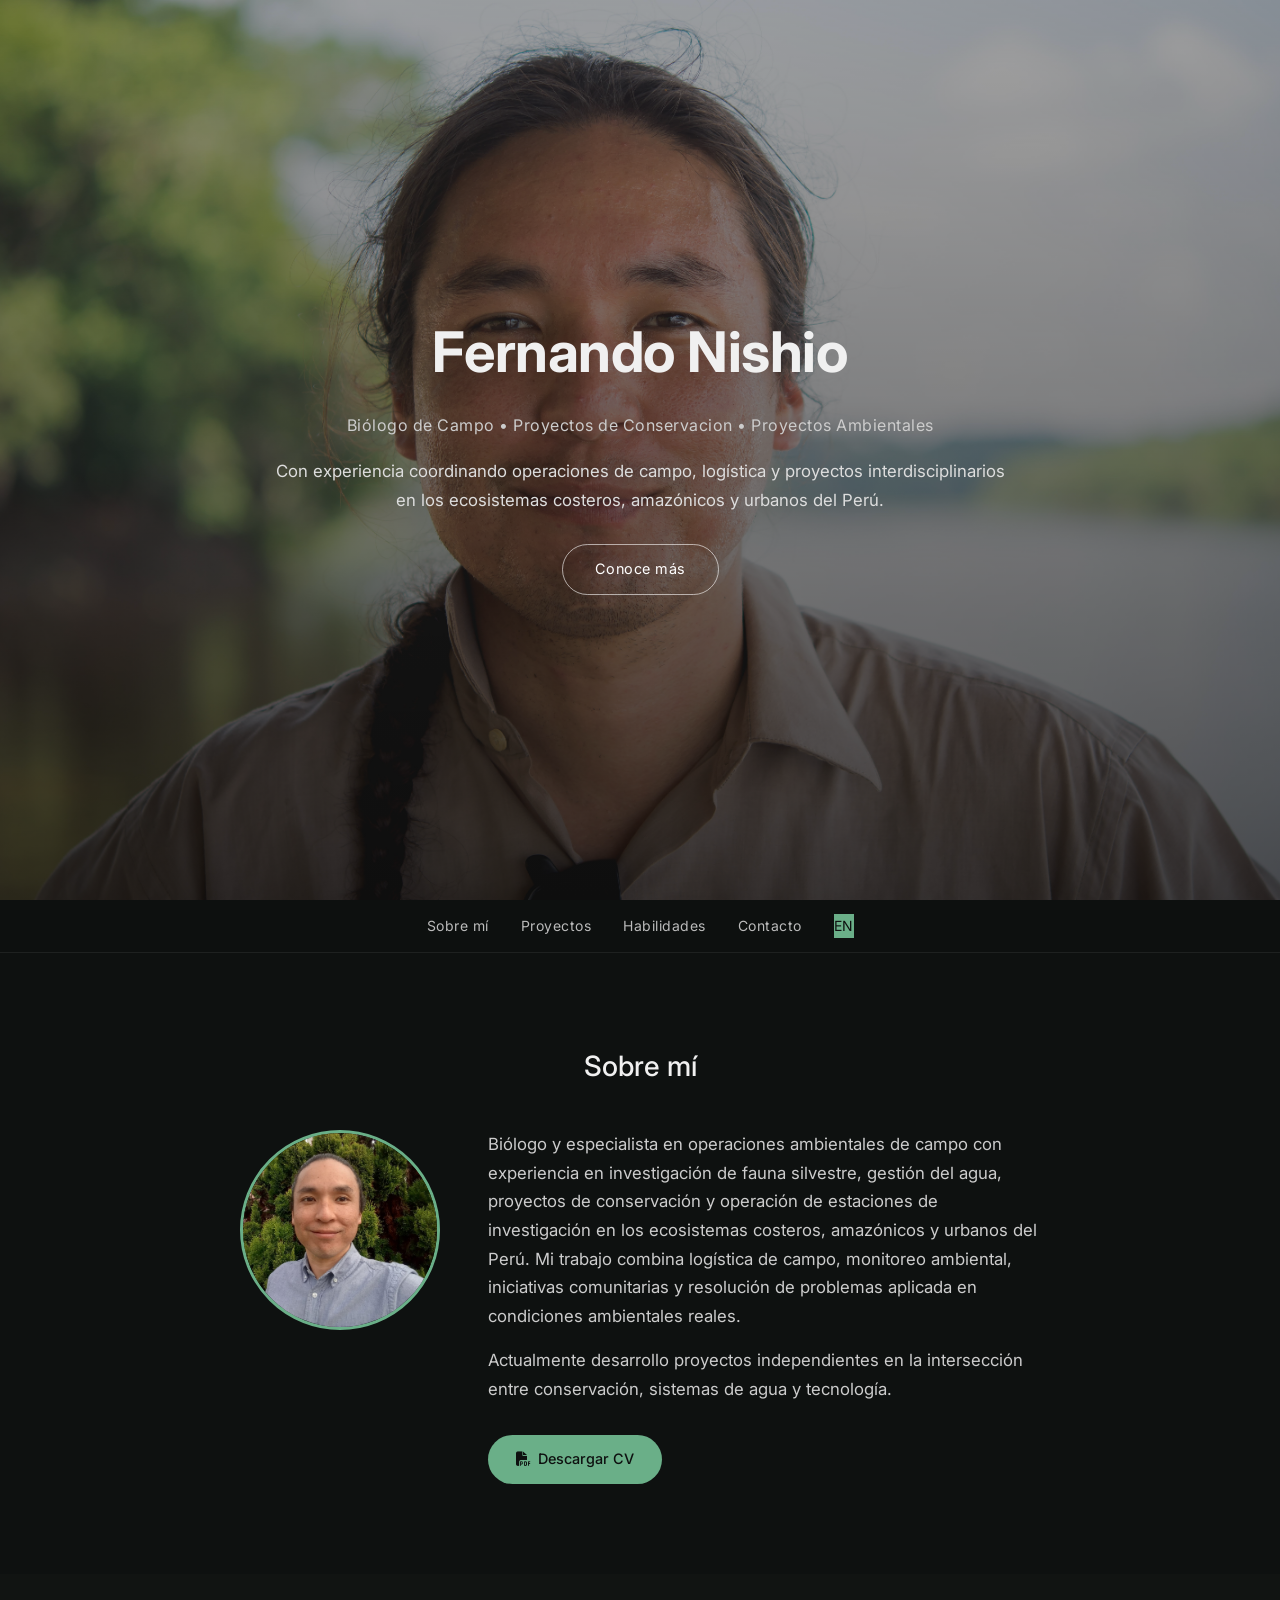
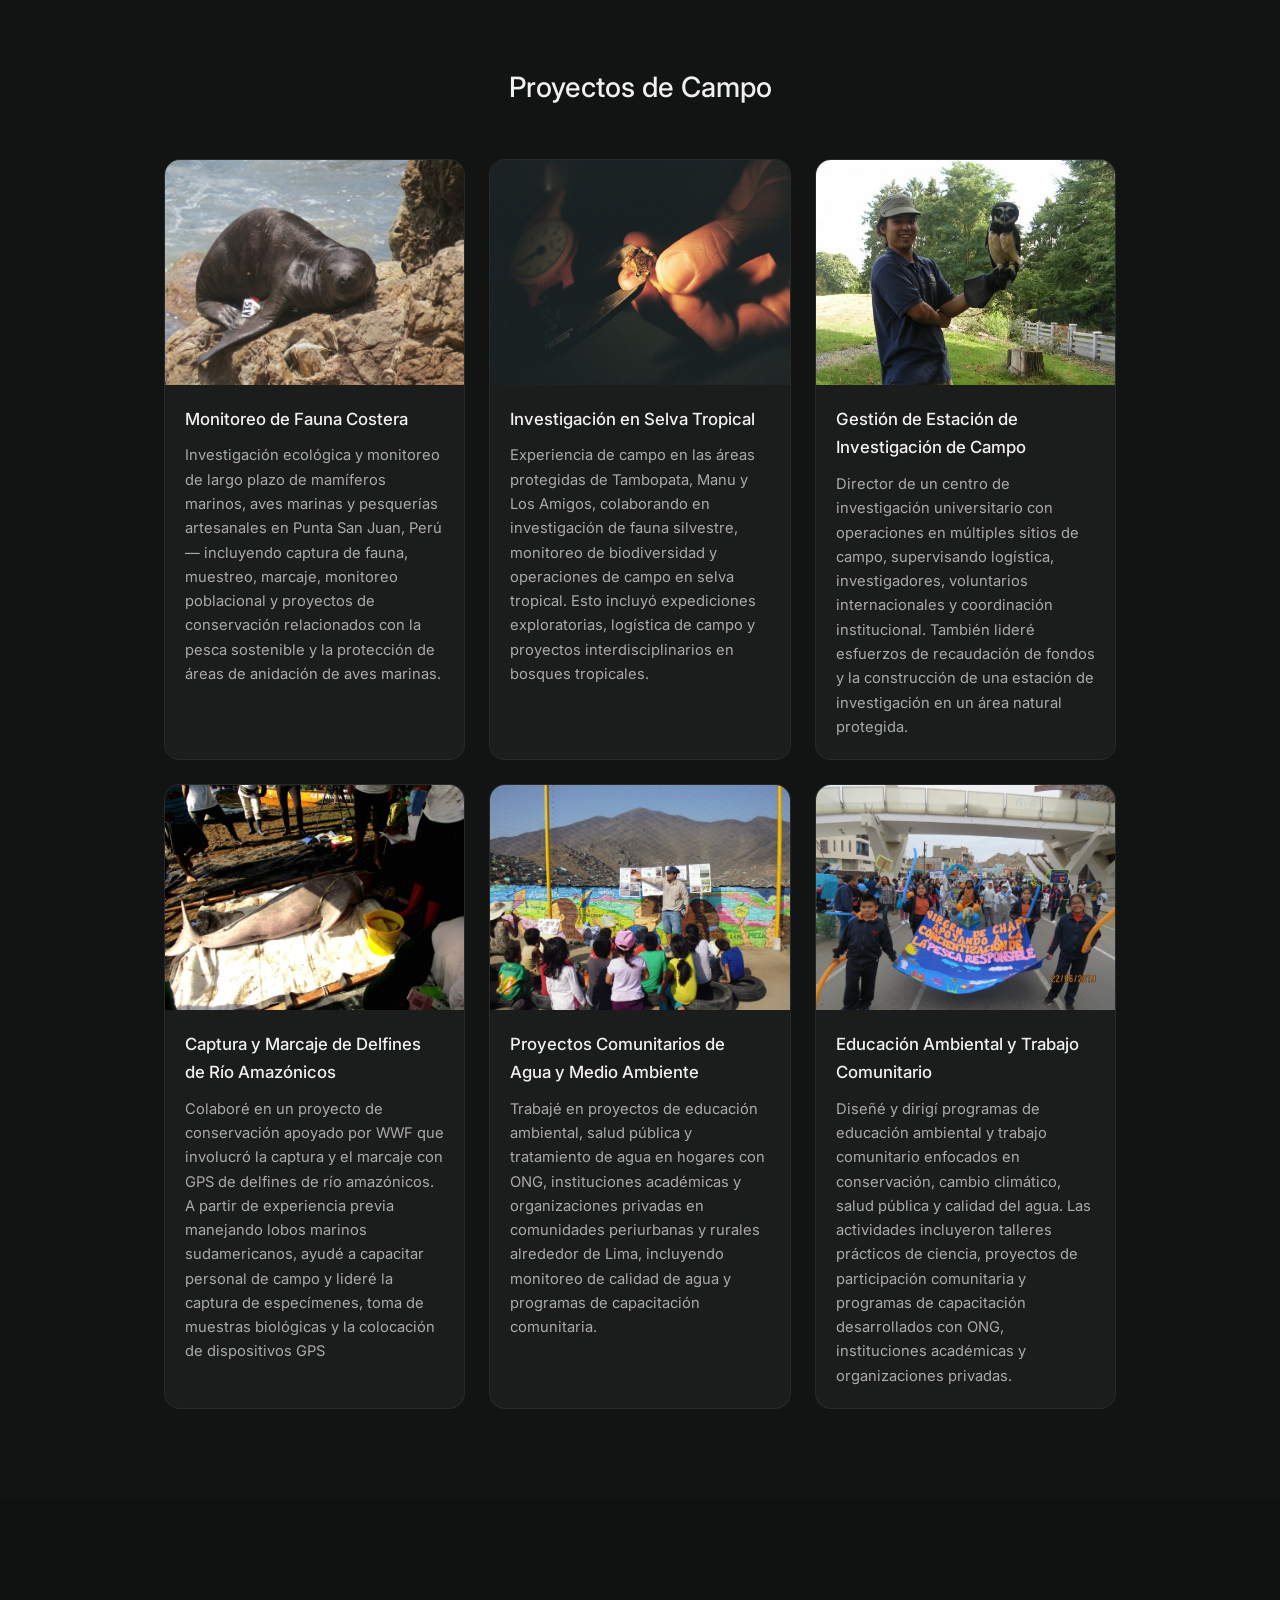
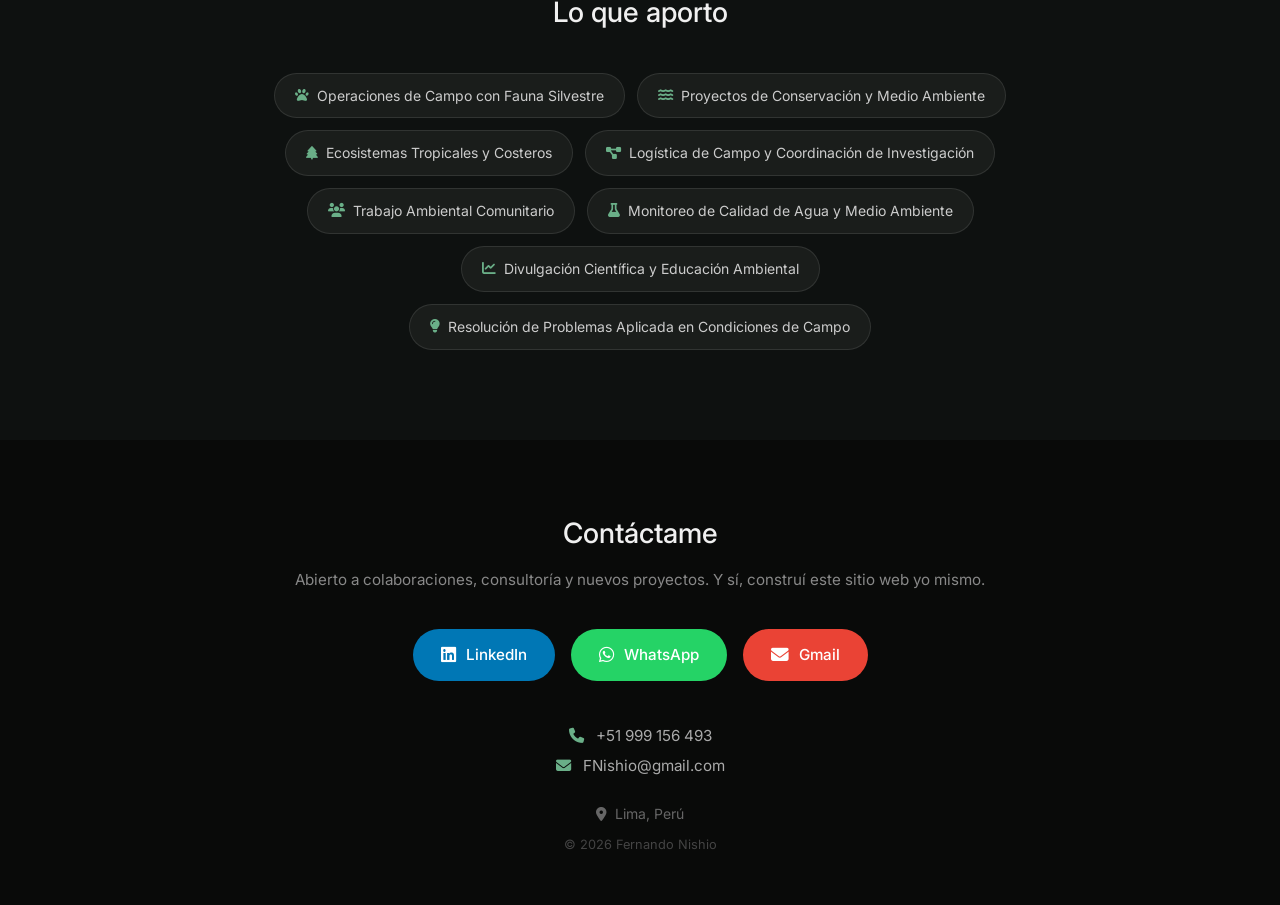
==== commit fc677ddd: "Update index-es.html" ====
--- a/index-es.html
+++ b/index-es.html
@@ -149,7 +149,7 @@
 <footer id="contact">
   <div class="container">
     <h2>Contáctame</h2>
-    <p class="footer-sub">Abierto a colaboraciones, consultoría y nuevos proyectos. Y sí — construí este sitio web yo mismo.</p>
+    <p class="footer-sub">Abierto a colaboraciones, consultoría y nuevos proyectos. Y sí, construí este sitio web yo mismo.</p>
 
     <div class="contact-buttons">
 
@@ -158,7 +158,7 @@
         <span>LinkedIn</span>
       </a>
 
-      <a href="https://wa.me/52999156493" target="_blank" class="contact-btn whatsapp">
+      <a href="https://wa.me/51999156493" target="_blank" class="contact-btn whatsapp">
         <i class="fab fa-whatsapp"></i>
         <span>WhatsApp</span>
       </a>
@@ -171,7 +171,7 @@
     </div>
 
     <div class="footer-contact-info">
-      <p><i class="fas fa-phone"></i> +52 999 156 493</p>
+      <p><i class="fas fa-phone"></i> +51 999 156 493</p>
       <p><i class="fas fa-envelope"></i> FNishio@gmail.com</p>
     </div>
 
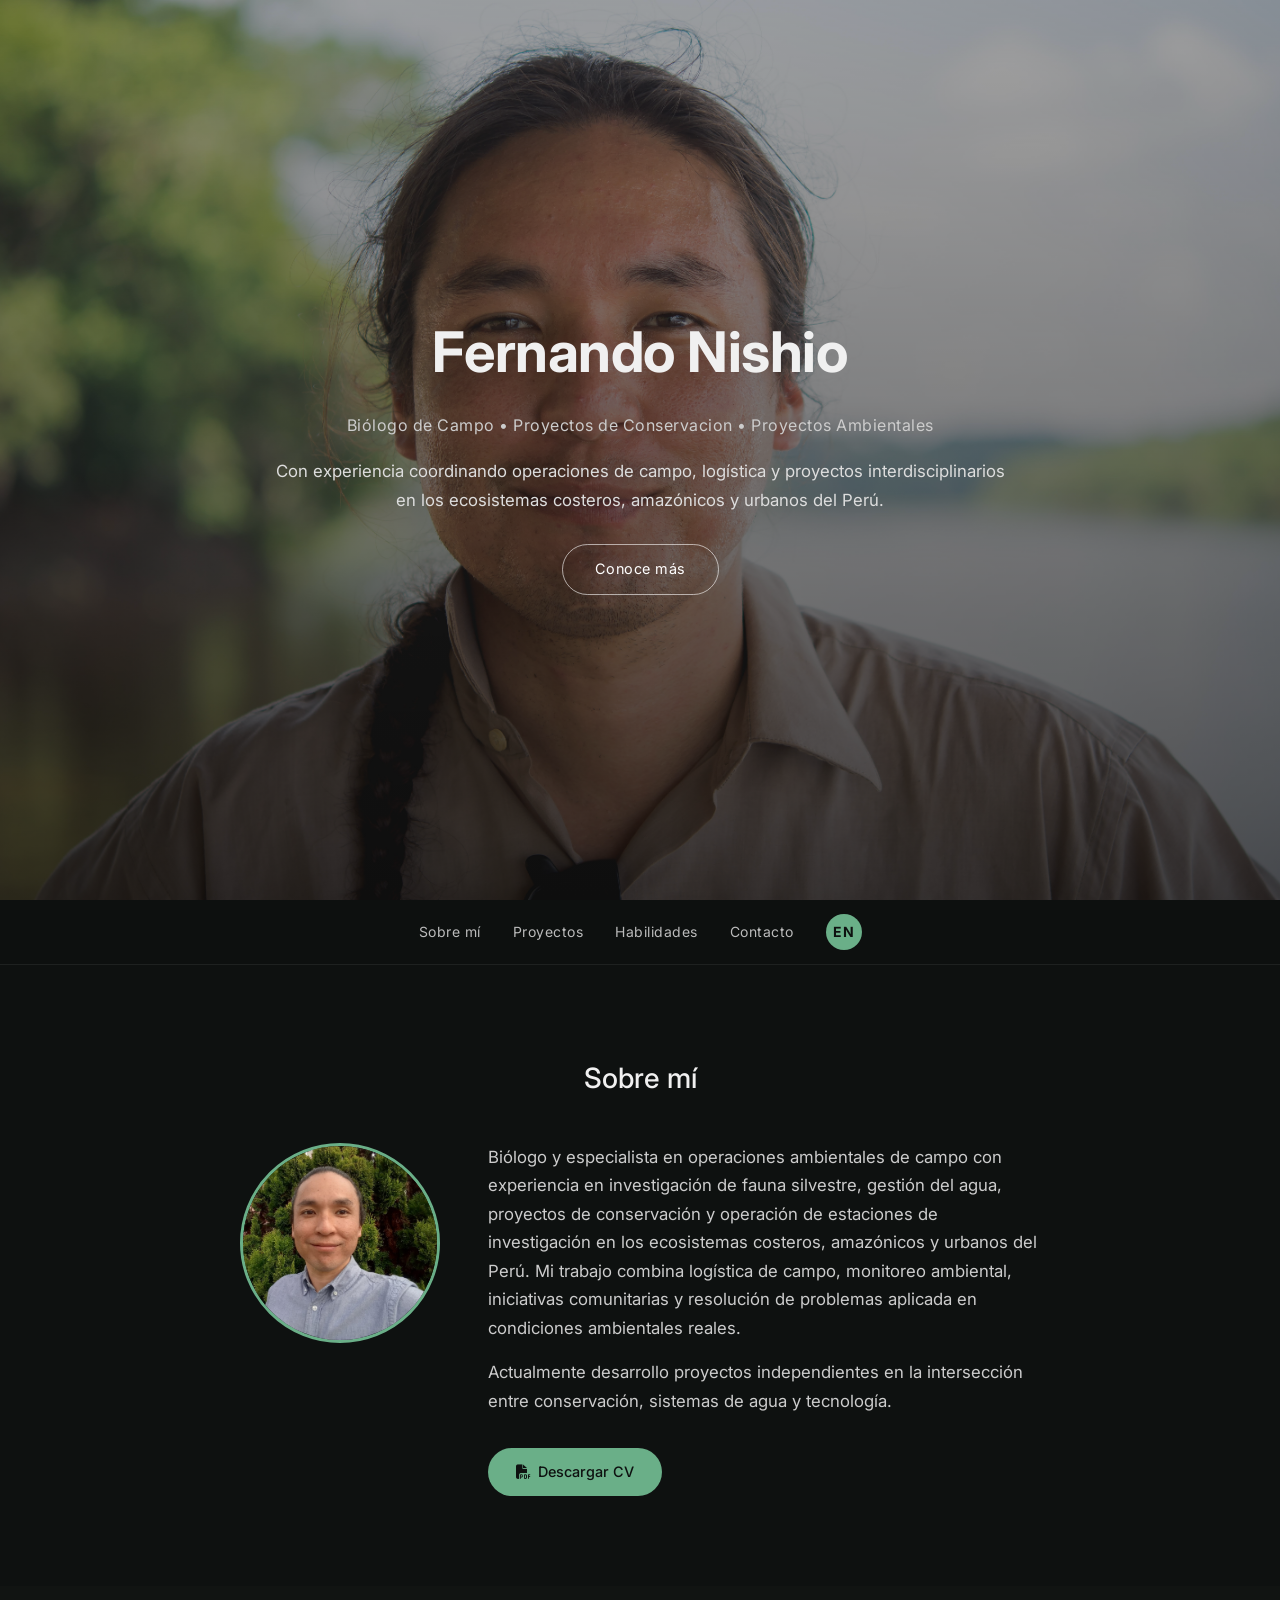
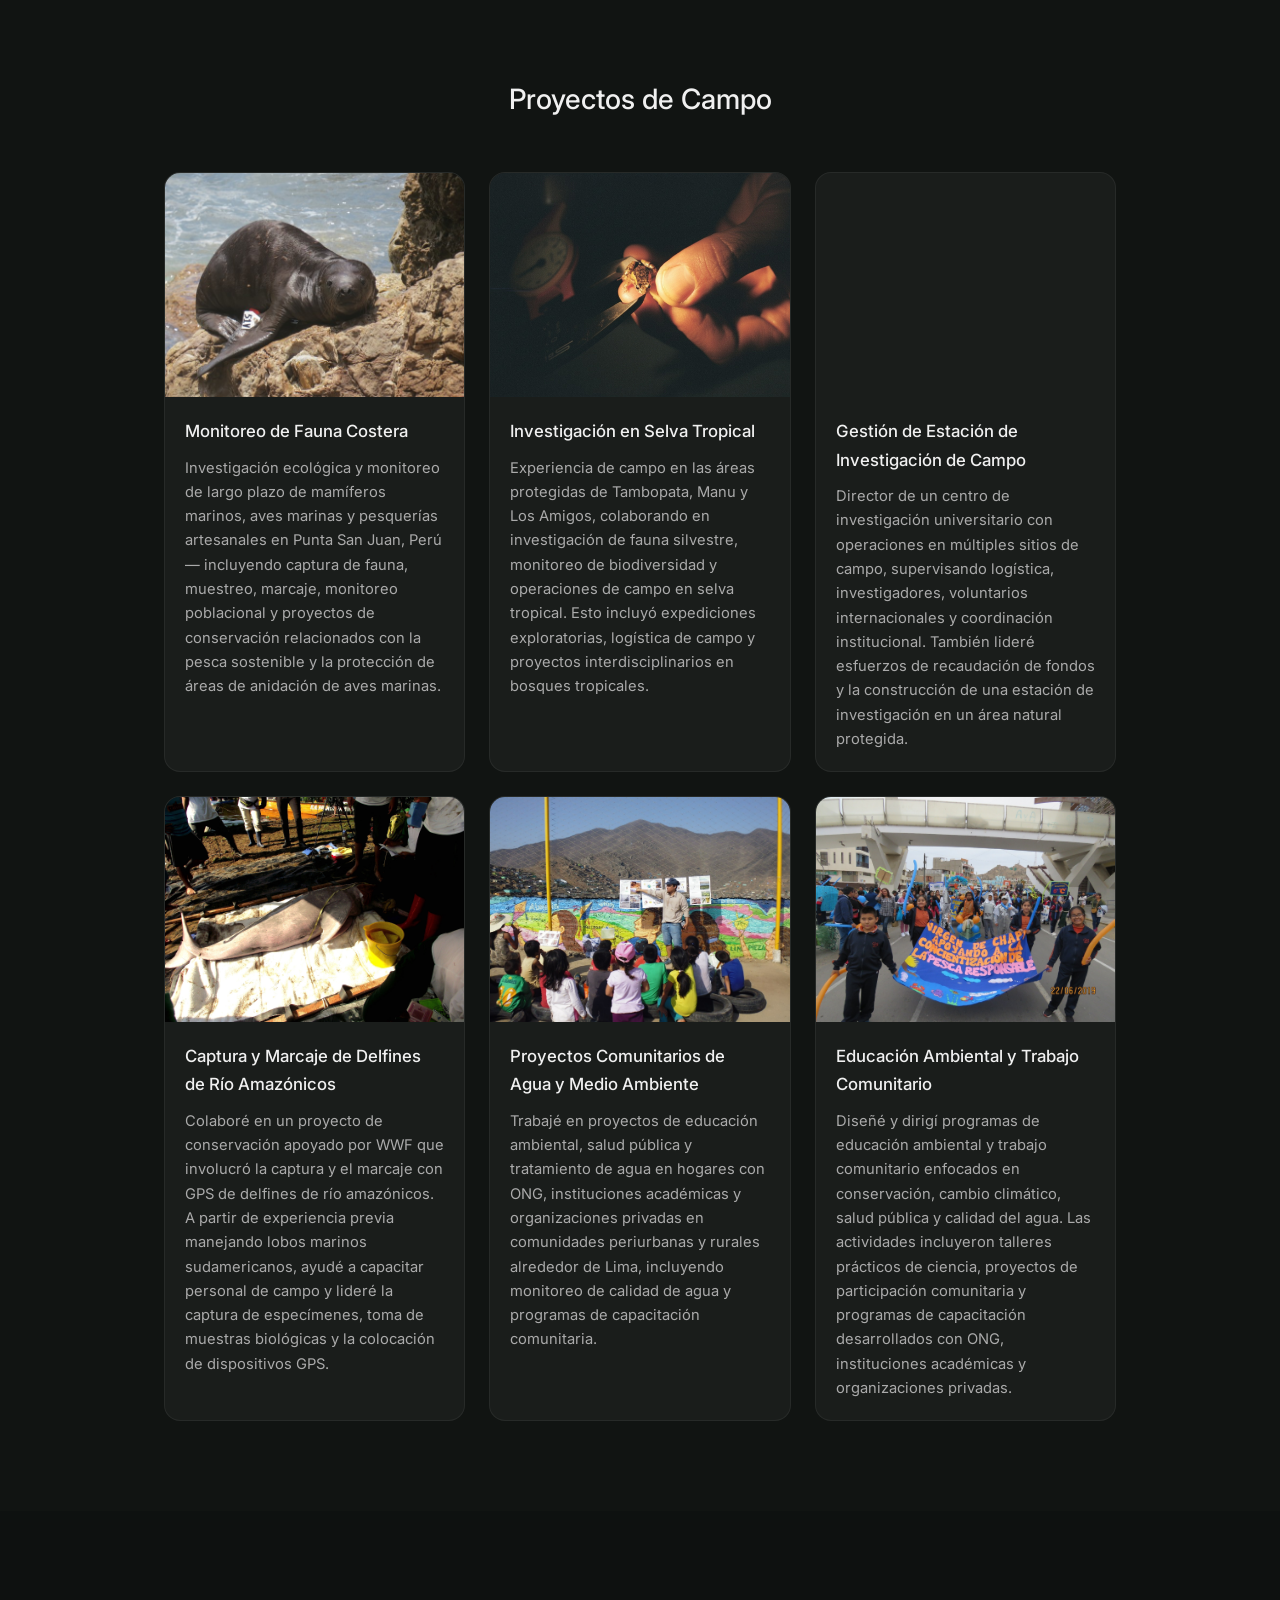
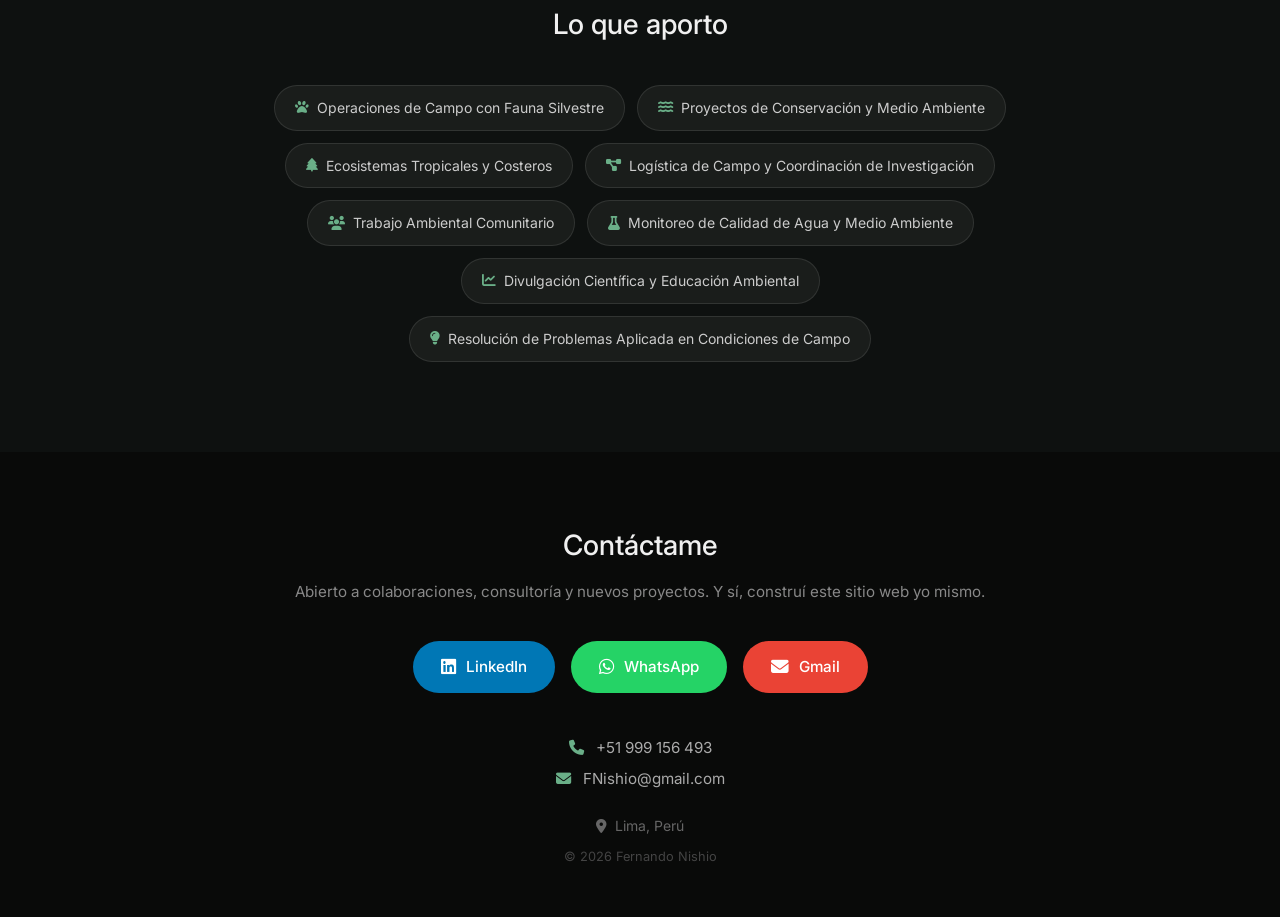
==== commit 320032ae: "Update index-es.html" ====
--- a/index-es.html
+++ b/index-es.html
@@ -50,7 +50,7 @@
         <p style="margin-top: 1rem;">
         Actualmente desarrollo proyectos independientes en la intersección entre conservación, sistemas de agua y tecnología.
         </p>
-       <a href="assets/Fernando-Nishio-2026-ES.pdf" download class="cv-btn">
+        <a href="assets/Fernando-Nishio-2026-ES.pdf" download class="cv-btn">
           <i class="fas fa-file-pdf"></i> Descargar CV
         </a>
       </div>
@@ -76,7 +76,7 @@
 
       <div class="card">
         <div class="card-img-wrap">
-          <img src="assets/FNishio-enhance-Frog-manu.jpg" alt="Especie de rana en el Parque Nacional Manu">
+          <img src="assets/FNishio-enhance-Frog-manu.jpg" alt="Especie de rana en el Parque Nacional Manu" style="object-position: center 30%;">
         </div>
         <div class="card-body">
           <h3>Investigación en Selva Tropical</h3>
@@ -86,7 +86,9 @@
 
       <div class="card">
         <div class="card-img-wrap">
-          <img src="assets/coba-and-me.jpg" alt="En la estación de investigación" style="object-fit: cover; object-position: center 20%;">
+          <video autoplay muted loop playsinline class="project-video">
+            <source src="assets/videos/video_cleaned_no_watermarks_noaudio.mp4" type="video/mp4">
+          </video>
         </div>
         <div class="card-body">
           <h3>Gestión de Estación de Investigación de Campo</h3>
@@ -100,7 +102,7 @@
         </div>
         <div class="card-body">
           <h3>Captura y Marcaje de Delfines de Río Amazónicos</h3>
-          <p>Colaboré en un proyecto de conservación apoyado por WWF que involucró la captura y el marcaje con GPS de delfines de río amazónicos. A partir de experiencia previa manejando lobos marinos sudamericanos, ayudé a capacitar personal de campo y lideré la captura de especímenes, toma de muestras biológicas y la colocación de dispositivos GPS</p>
+          <p>Colaboré en un proyecto de conservación apoyado por WWF que involucró la captura y el marcaje con GPS de delfines de río amazónicos. A partir de experiencia previa manejando lobos marinos sudamericanos, ayudé a capacitar personal de campo y lideré la captura de especímenes, toma de muestras biológicas y la colocación de dispositivos GPS.</p>
         </div>
       </div>
 
@@ -133,11 +135,11 @@
   <div class="container">
     <h2>Lo que aporto</h2>
     <div class="skills-grid">
-      <div class="skill-pill"><i class="fas fa-paw"></i>  Operaciones de Campo con Fauna Silvestre</div>
+      <div class="skill-pill"><i class="fas fa-paw"></i> Operaciones de Campo con Fauna Silvestre</div>
       <div class="skill-pill"><i class="fas fa-water"></i> Proyectos de Conservación y Medio Ambiente</div>
       <div class="skill-pill"><i class="fas fa-tree"></i> Ecosistemas Tropicales y Costeros</div>
       <div class="skill-pill"><i class="fas fa-project-diagram"></i> Logística de Campo y Coordinación de Investigación</div>
-      <div class="skill-pill"><i class="fas fa-users"></i>Trabajo Ambiental Comunitario</div>
+      <div class="skill-pill"><i class="fas fa-users"></i> Trabajo Ambiental Comunitario</div>
       <div class="skill-pill"><i class="fas fa-flask"></i> Monitoreo de Calidad de Agua y Medio Ambiente</div>
       <div class="skill-pill"><i class="fas fa-chart-line"></i> Divulgación Científica y Educación Ambiental</div>
       <div class="skill-pill"><i class="fas fa-lightbulb"></i> Resolución de Problemas Aplicada en Condiciones de Campo</div>
--- a/style.css
+++ b/style.css
@@ -126,8 +126,28 @@
   color: #0e1110;
 }
 
-.sticky-nav a:hover {
-  color: #fff;
+/* === LANGUAGE BUTTON === */
+.lang-btn {
+  background: #6aaf88;
+  color: #0e1110 !important;
+  width: 36px;
+  height: 36px;
+  min-width: 36px;
+  min-height: 36px;
+  border-radius: 50%;
+  font-weight: 700;
+  font-size: 0.8rem;
+  letter-spacing: 0.5px;
+  display: inline-flex;
+  align-items: center;
+  justify-content: center;
+  transition: background 0.2s;
+  text-decoration: none;
+  line-height: 1;
+}
+
+.lang-btn:hover {
+  background: #7fc99f;
 }
 
 /* === ABOUT === */
@@ -171,7 +191,6 @@
   color: #ccc;
   font-size: 1.05rem;
 }
-
 
 .cv-btn {
   display: inline-flex;
@@ -243,6 +262,14 @@
   transform: scale(1.04);
 }
 
+/* === VIDEO EN TARJETA === */
+.project-video {
+  width: 100%;
+  height: 100%;
+  object-fit: cover;
+  display: block;
+}
+
 .card-body {
   padding: 20px;
 }
@@ -316,7 +343,6 @@
   margin-bottom: 36px;
 }
 
-/* Contact buttons */
 .contact-buttons {
   display: flex;
   justify-content: center;
@@ -407,28 +433,4 @@
   .about-text {
     text-align: center;
   }
-
-/* === LANGUAGE BUTTON === */
-.lang-btn {
-  background: #6aaf88;
-  color: #0e1110 !important;
-  width: 36px;
-  height: 36px;
-  min-width: 36px;
-  min-height: 36px;
-  border-radius: 50%;
-  font-weight: 700;
-  font-size: 0.8rem;
-  letter-spacing: 0.5px;
-  display: inline-flex;
-  align-items: center;
-  justify-content: center;
-  transition: background 0.2s;
-  text-decoration: none;
-  line-height: 1;
-}
-
-.lang-btn:hover {
-  background: #7fc99f;
-}
-  
+}
